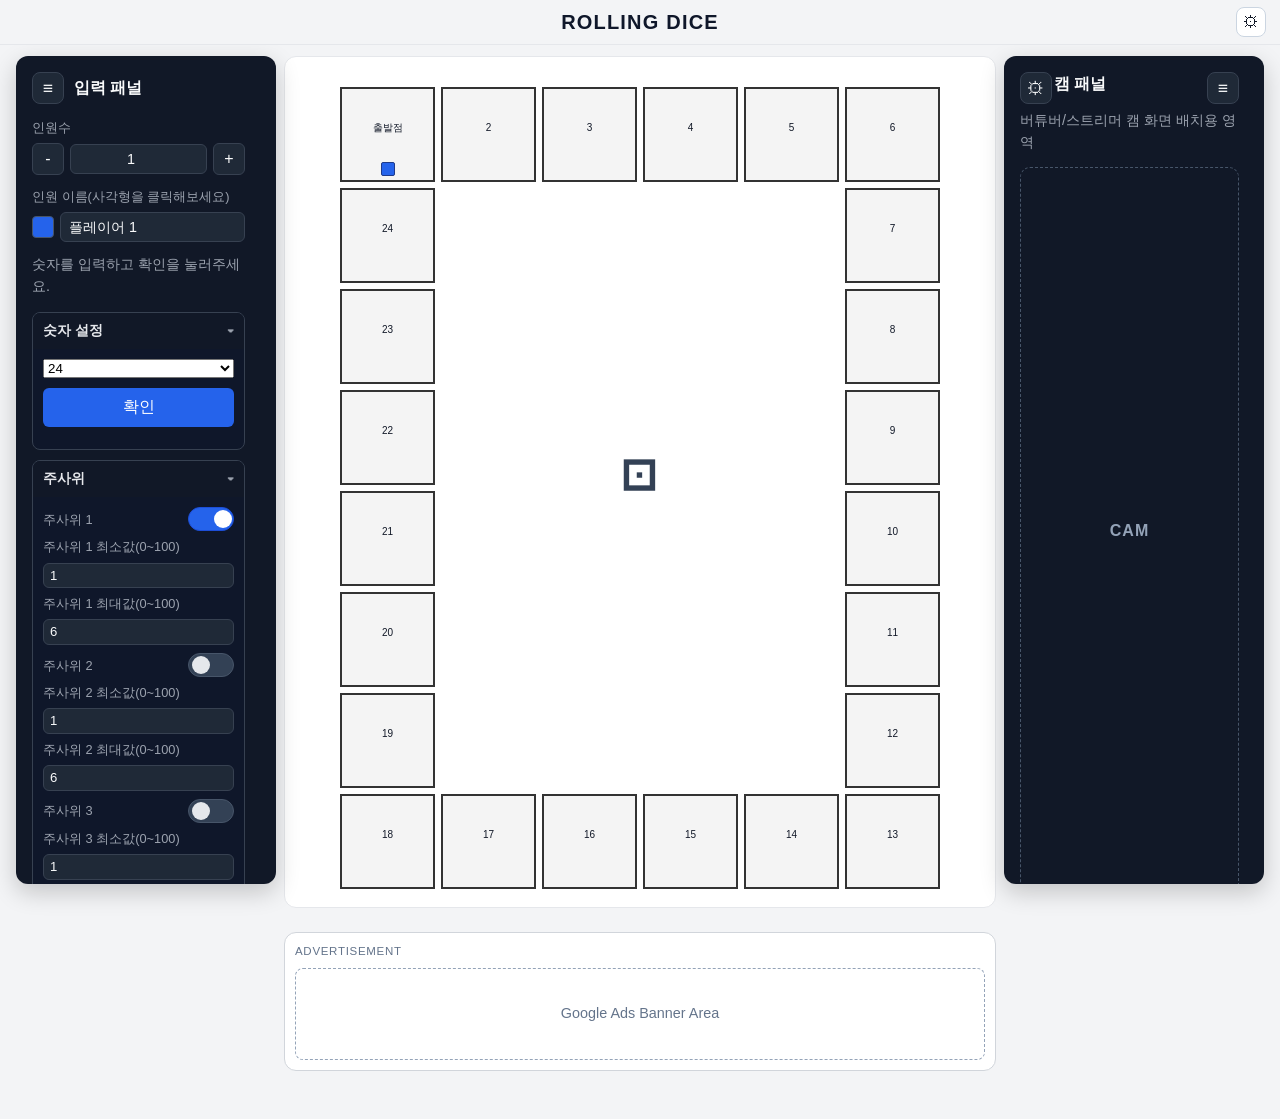
==== index.html @ cc741aea "Initial deploy: roulette board game site" ====
<!DOCTYPE html>
<html lang="ko">
<head>
  <meta charset="UTF-8" />
  <meta name="viewport" content="width=device-width, initial-scale=1.0" />
  <title>입력 숫자 확인</title>
  <link rel="stylesheet" href="style.css" />
</head>
<body>
  <header class="app-header">
    <h1 class="app-title"><a class="app-title-link" href="main.html">ROLLING DICE</a></h1>
    <button id="openPageSettingsBtn" type="button" aria-label="페이지 설정 열기">⚙</button>
  </header>
  <button id="openSidebarBtn" type="button" aria-label="사이드바 펼치기">≡</button>
  <button id="openRightSidebarBtn" type="button" aria-label="오른쪽 사이드바 펼치기">≡</button>
  <div class="layout">
    <aside class="sidebar left-sidebar">
      <div class="sidebar-top">
        <button id="toggleSidebarBtn" type="button">≡</button>
        <span class="sidebar-title">입력 패널</span>
      </div>
      <div class="player-count-control">
        <label class="style-label" for="playerCountInput">인원수</label>
        <div class="player-count-row">
          <button id="decreasePlayerBtn" type="button" aria-label="인원수 감소">-</button>
          <input id="playerCountInput" type="number" min="1" step="1" value="1" readonly />
          <button id="increasePlayerBtn" type="button" aria-label="인원수 증가">+</button>
        </div>
      </div>
      <div class="player-name-control">
        <label class="style-label">인원 이름(사각형을 클릭해보세요)</label>
        <div id="playerNameList" class="player-name-list"></div>
      </div>
      <p class="sidebar-help">숫자를 입력하고 확인을 눌러주세요.</p>

      <details class="sidebar-group" open>
        <summary class="sidebar-group-title">숫자 설정</summary>
        <div class="sidebar-group-content">
          <div class="sidebar-form">
            <div class="row">
              <select id="numberInput"></select>
              <button id="checkBtn" type="button">확인</button>
            </div>
          </div>
        </div>
      </details>

      <details class="sidebar-group" open>
        <summary class="sidebar-group-title">주사위</summary>
        <div class="sidebar-group-content">
          <div class="dice-style-form">
            <div id="diceRow1" class="dice-side-row">
              <div class="dice-toggle-row">
                <span class="style-label">주사위 1</span>
                <label class="toggle-switch">
                  <input id="dice1Enabled" type="checkbox" checked />
                  <span class="toggle-slider" aria-hidden="true"></span>
                </label>
              </div>
              <label class="style-label" for="dice1MinInput">주사위 1 최소값(0~100)</label>
              <input id="dice1MinInput" type="number" min="0" max="100" value="1" />
              <label class="style-label" for="dice1MaxInput">주사위 1 최대값(0~100)</label>
              <input id="dice1MaxInput" type="number" min="0" max="100" value="6" />
            </div>
            <div id="diceRow2" class="dice-side-row">
              <div class="dice-toggle-row">
                <span class="style-label">주사위 2</span>
                <label class="toggle-switch">
                  <input id="dice2Enabled" type="checkbox" />
                  <span class="toggle-slider" aria-hidden="true"></span>
                </label>
              </div>
              <label class="style-label" for="dice2MinInput">주사위 2 최소값(0~100)</label>
              <input id="dice2MinInput" type="number" min="0" max="100" value="1" />
              <label class="style-label" for="dice2MaxInput">주사위 2 최대값(0~100)</label>
              <input id="dice2MaxInput" type="number" min="0" max="100" value="6" />
            </div>
            <div id="diceRow3" class="dice-side-row">
              <div class="dice-toggle-row">
                <span class="style-label">주사위 3</span>
                <label class="toggle-switch">
                  <input id="dice3Enabled" type="checkbox" />
                  <span class="toggle-slider" aria-hidden="true"></span>
                </label>
              </div>
              <label class="style-label" for="dice3MinInput">주사위 3 최소값(0~100)</label>
              <input id="dice3MinInput" type="number" min="0" max="100" value="1" />
              <label class="style-label" for="dice3MaxInput">주사위 3 최대값(0~100)</label>
              <input id="dice3MaxInput" type="number" min="0" max="100" value="6" />
            </div>

            <button id="rollDiceBtn" type="button">주사위 굴리기</button>
            <div id="diceResult" class="dice-result"></div>
            <label class="style-label" for="diceTextSizeInput">결과 글자 크기</label>
            <input id="diceTextSizeInput" type="number" min="10" max="32" value="14" />
            <label class="style-label" for="diceTextColorInput">결과 글자 색</label>
            <input id="diceTextColorInput" type="color" value="#e5e7eb" />
            <label class="style-label" for="diceTextFamilyInput">결과 글꼴</label>
            <select id="diceTextFamilyInput">
              <option value="Arial, sans-serif">Arial</option>
              <option value="'Malgun Gothic', sans-serif">Malgun Gothic</option>
              <option value="'맑은 고딕', sans-serif">맑은 고딕</option>
              <option value="'Noto Sans KR', sans-serif">Noto Sans KR</option>
              <option value="'Courier New', monospace">Courier New</option>
            </select>
          </div>
        </div>
      </details>

      <details class="sidebar-group">
        <summary class="sidebar-group-title">텍스트 설정</summary>
        <div class="sidebar-group-content">
          <div class="text-style-form">
            <label class="style-label" for="fontSizeInput">글자 크기</label>
            <input id="fontSizeInput" type="number" min="8" max="24" value="10" />

            <label class="style-label" for="fontColorInput">글자 색</label>
            <input id="fontColorInput" type="color" value="#111827" />

            <label class="style-label" for="fontFamilyInput">글꼴</label>
            <select id="fontFamilyInput">
              <option value="Arial, sans-serif">Arial</option>
              <option value="'Malgun Gothic', sans-serif">Malgun Gothic</option>
              <option value="'맑은 고딕', sans-serif">맑은 고딕</option>
              <option value="'Noto Sans KR', sans-serif">Noto Sans KR</option>
              <option value="'Courier New', monospace">Courier New</option>
            </select>
          </div>
        </div>
      </details>

      <details class="sidebar-group">
        <summary class="sidebar-group-title">상자 설정</summary>
        <div class="sidebar-group-content">
          <div class="box-style-form">
            <label class="style-label" for="boxShapeInput">상자 모양</label>
            <select id="boxShapeInput">
              <option value="square">기본 상자</option>
              <option value="rounded">둥근 상자</option>
              <option value="circle">원형 상자</option>
              <option value="diamond">마름모 상자</option>
              <option value="ticket">티켓 상자</option>
              <option value="hexagon">육각형 상자</option>
            </select>

            <label class="style-label" for="boxRadiusInput">모서리 각도(px)</label>
            <input id="boxRadiusInput" type="number" min="0" max="30" value="0" />

            <label class="style-label" for="boxFillColorInput">배경색</label>
            <input id="boxFillColorInput" type="color" value="#f4f4f4" />

            <label class="style-label" for="boxBorderWidthInput">테두리 굵기(px)</label>
            <input id="boxBorderWidthInput" type="number" min="0" max="10" value="2" />

            <label class="style-label" for="boxBorderColorInput">테두리 색</label>
            <input id="boxBorderColorInput" type="color" value="#333333" />

            <label class="style-label" for="boxImageInput">상자 이미지</label>
            <input id="boxImageInput" type="file" accept="image/*" />
            <button id="clearBoxImageBtn" type="button">상자 이미지 제거</button>
          </div>
        </div>
      </details>

      <details class="sidebar-group">
        <summary class="sidebar-group-title">배경 설정</summary>
        <div class="sidebar-group-content">
          <div class="background-style-form">
            <label class="style-label" for="backgroundColorInput">배경 색</label>
            <input id="backgroundColorInput" type="color" value="#ffffff" />

            <label class="style-label" for="backgroundImageInput">배경 이미지</label>
            <input id="backgroundImageInput" type="file" accept="image/*" />
            <button id="clearBackgroundImageBtn" type="button">배경 이미지 제거</button>
          </div>
        </div>
      </details>

      <details class="sidebar-group">
        <summary class="sidebar-group-title">가운데 텍스트</summary>
        <div class="sidebar-group-content">
          <div class="center-text-form">
            <label class="style-label" for="centerTextInput">가운데 텍스트</label>
            <textarea id="centerTextInput" rows="3" placeholder="가운데에 표시할 텍스트"></textarea>
          </div>
        </div>
      </details>

      <details class="sidebar-group">
        <summary class="sidebar-group-title">목록</summary>
        <div class="sidebar-group-content">
          <div class="sidebar-list-wrap">
            <ul id="numberList" class="number-list"></ul>
          </div>
        </div>
      </details>

      <div class="reset-settings-wrap">
        <button id="resetAllSettingsBtn" type="button">설정 초기화</button>
      </div>
    </aside>

    <aside class="sidebar right-sidebar">
      <div class="sidebar-top">
        <button id="openCamSettingsBtn" type="button" aria-label="캠 패널 설정 열기">⚙</button>
        <button id="toggleRightSidebarBtn" type="button" aria-label="오른쪽 사이드바 접기">≡</button>
        <span id="camPanelTitle" class="sidebar-title">캠 패널</span>
      </div>
      <p id="camPanelHelp" class="sidebar-help">버튜버/스트리머 캠 화면 배치용 영역</p>
      <div id="cameraSlot" class="camera-slot">
        <div id="cameraSlotLabel" class="camera-slot-label">CAM</div>
      </div>
      <button id="resetGameBtn" type="button" class="reset-game-btn">게임 초기화</button>
    </aside>

    <main class="content">
      <div id="boxContainer"></div>
      <div id="centerTextOverlay" class="center-text-overlay">
        <div id="centerDiceOverlay" class="center-dice-overlay" aria-hidden="true"></div>
        <div id="centerDiceResult" class="center-dice-result" aria-live="polite"></div>
        <div id="centerTextDisplay" class="center-text-display"></div>
      </div>
    </main>
  </div>

  <footer class="app-footer">
    <div class="ad-banner-wrap">
      <div class="ad-banner-label">ADVERTISEMENT</div>
      <!-- Google AdSense 배너 자리 -->
      
      <script async src="https://pagead2.googlesyndication.com/pagead/js/adsbygoogle.js?client=ca-pub-6275594997985179"
              crossorigin="anonymous"></script>
      <ins class="adsbygoogle"
           style="display:block"
           data-ad-client="ca-pub-6275594997985179"
           data-ad-slot="8625515571"
           data-ad-format="auto"
           data-full-width-responsive="true"></ins>
      <script>
           (adsbygoogle = window.adsbygoogle || []).push({});
      </script>
      
      <div class="ad-banner-placeholder">Google Ads Banner Area</div>
    </div>
  </footer>

  <div id="roleModal" class="role-modal" role="dialog" aria-modal="true" aria-hidden="true">
    <div class="role-modal-backdrop" data-close="1"></div>
    <div class="role-modal-content">
        <div class="role-modal-header">
        <div class="role-modal-title">특수칸 지정</div>
        <button id="roleModalCloseBtn" type="button" class="role-modal-close" aria-label="닫기">
          ×
        </button>
      </div>

      <div class="role-modal-body">
        <label class="style-label" for="roleSelect">특수칸</label>
        <select id="roleSelect"></select>
        <label class="style-label" for="roleNInput">n</label>
        <input id="roleNInput" type="number" min="1" max="120" value="3" />

        <div class="role-modal-effect">
          <div class="style-label">효과</div>
          <div id="roleEffectText" class="role-effect-text">선택해주세요.</div>
        </div>
      </div>

      <div class="role-modal-actions">
        <button id="roleClearBtn" type="button" class="role-clear-btn">특수칸 해제</button>
        <button id="roleApplyBtn" type="button" class="role-apply-btn">적용</button>
      </div>
    </div>
  </div>

  <div id="camModal" class="role-modal" role="dialog" aria-modal="true" aria-hidden="true">
    <div class="role-modal-backdrop" data-close-cam="1"></div>
    <div class="role-modal-content">
      <div class="role-modal-header">
        <div class="role-modal-title">캠 패널 설정</div>
        <button id="camModalCloseBtn" type="button" class="role-modal-close" aria-label="닫기">×</button>
      </div>
      <div class="role-modal-body">
        <div class="cam-panel-form">
          <label class="style-label" for="camPanelTitleInput">패널 제목</label>
          <input id="camPanelTitleInput" type="text" value="캠 패널" />

          <label class="style-label" for="camPanelHelpInput">패널 설명</label>
          <input id="camPanelHelpInput" type="text" value="버튜버/스트리머 캠 화면 배치용 영역" />

          <label class="style-label" for="camPanelLabelInput">CAM 텍스트</label>
          <input id="camPanelLabelInput" type="text" value="CAM" />

          <label class="style-label" for="camSidebarBgColorInput">사이드바 배경색</label>
          <input id="camSidebarBgColorInput" type="color" value="#111827" />
          <label class="style-label" for="camSidebarImageInput">사이드바 배경 이미지</label>
          <input id="camSidebarImageInput" type="file" accept="image/*" />
          <button id="clearCamSidebarImageBtn" type="button">사이드바 이미지 제거</button>

          <label class="style-label" for="camSlotBgColorInput">CAM 영역 배경색</label>
          <input id="camSlotBgColorInput" type="color" value="#111827" />
          <label class="style-label" for="camSlotImageInput">CAM 영역 배경 이미지</label>
          <input id="camSlotImageInput" type="file" accept="image/*" />
          <button id="clearCamSlotImageBtn" type="button">CAM 이미지 제거</button>
        </div>
      </div>
    </div>
  </div>

  <div id="tokenModal" class="role-modal" role="dialog" aria-modal="true" aria-hidden="true">
    <div class="role-modal-backdrop" data-close-token="1"></div>
    <div class="role-modal-content">
      <div class="role-modal-header">
        <div class="role-modal-title">말 설정</div>
        <button id="tokenModalCloseBtn" type="button" class="role-modal-close" aria-label="닫기">×</button>
      </div>
      <div class="role-modal-body">
        <label class="style-label" for="tokenColorInput">말 색</label>
        <input id="tokenColorInput" type="color" value="#2563eb" />

        <label class="style-label" for="tokenSizeInput">말 크기(px)</label>
        <input id="tokenSizeInput" type="number" min="8" max="48" value="14" />

        <label class="style-label" for="tokenImageInput">말 이미지</label>
        <input id="tokenImageInput" type="file" accept="image/*" />
        <button id="clearTokenImageBtn" type="button">이미지 제거</button>
      </div>
    </div>
  </div>

  <div id="planeMoveModal" class="role-modal" role="dialog" aria-modal="true" aria-hidden="true">
    <div class="role-modal-backdrop" data-close-plane="1"></div>
    <div class="role-modal-content">
      <div class="role-modal-header">
        <div class="role-modal-title">비행기 이동</div>
        <button id="planeMoveModalCloseBtn" type="button" class="role-modal-close" aria-label="닫기">×</button>
      </div>
      <div class="role-modal-body">
        <label class="style-label" for="planeDestinationSelect">이동할 칸 선택</label>
        <select id="planeDestinationSelect"></select>
      </div>
      <div class="role-modal-actions">
        <button id="planeMoveApplyBtn" type="button" class="role-apply-btn">이동 적용</button>
      </div>
    </div>
  </div>

  <div id="pageSettingsModal" class="role-modal" role="dialog" aria-modal="true" aria-hidden="true">
    <div class="role-modal-backdrop" data-close-page="1"></div>
    <div class="role-modal-content">
      <div class="role-modal-header">
        <div class="role-modal-title">페이지 설정</div>
        <button id="pageSettingsModalCloseBtn" type="button" class="role-modal-close" aria-label="닫기">×</button>
      </div>
      <div class="role-modal-body">
        <label class="style-label" for="pageBgColorInput">페이지 배경색</label>
        <input id="pageBgColorInput" type="color" value="#f3f4f6" />
        <label class="style-label" for="pageBgImageInput">페이지 배경 이미지</label>
        <input id="pageBgImageInput" type="file" accept="image/*" />
        <button id="clearPageBgImageBtn" type="button">페이지 배경 이미지 제거</button>
      </div>
    </div>
  </div>

  <script>
    const numberInput = document.getElementById("numberInput");
    const checkBtn = document.getElementById("checkBtn");
    const toggleSidebarBtn = document.getElementById("toggleSidebarBtn");
    const openSidebarBtn = document.getElementById("openSidebarBtn");
    const openRightSidebarBtn = document.getElementById("openRightSidebarBtn");
    const openCamSettingsBtn = document.getElementById("openCamSettingsBtn");
    const openPageSettingsBtn = document.getElementById("openPageSettingsBtn");
    const toggleRightSidebarBtn = document.getElementById("toggleRightSidebarBtn");
    const resetGameBtn = document.getElementById("resetGameBtn");
    const resetAllSettingsBtn = document.getElementById("resetAllSettingsBtn");
    const decreasePlayerBtn = document.getElementById("decreasePlayerBtn");
    const increasePlayerBtn = document.getElementById("increasePlayerBtn");
    const playerCountInput = document.getElementById("playerCountInput");
    const playerNameList = document.getElementById("playerNameList");
    const numberList = document.getElementById("numberList");
    const boxContainer = document.getElementById("boxContainer");
    const fontSizeInput = document.getElementById("fontSizeInput");
    const fontColorInput = document.getElementById("fontColorInput");
    const fontFamilyInput = document.getElementById("fontFamilyInput");
    const boxShapeInput = document.getElementById("boxShapeInput");
    const boxRadiusInput = document.getElementById("boxRadiusInput");
    const boxFillColorInput = document.getElementById("boxFillColorInput");
    const boxBorderWidthInput = document.getElementById("boxBorderWidthInput");
    const boxBorderColorInput = document.getElementById("boxBorderColorInput");
    const boxImageInput = document.getElementById("boxImageInput");
    const clearBoxImageBtn = document.getElementById("clearBoxImageBtn");
    const backgroundColorInput = document.getElementById("backgroundColorInput");
    const backgroundImageInput = document.getElementById("backgroundImageInput");
    const clearBackgroundImageBtn = document.getElementById("clearBackgroundImageBtn");
    const centerTextInput = document.getElementById("centerTextInput");
    const centerTextOverlay = document.getElementById("centerTextOverlay");
    const centerDiceOverlay = document.getElementById("centerDiceOverlay");
    const centerDiceResult = document.getElementById("centerDiceResult");
    const centerTextDisplay = document.getElementById("centerTextDisplay");
    const camPanelTitleInput = document.getElementById("camPanelTitleInput");
    const camPanelHelpInput = document.getElementById("camPanelHelpInput");
    const camPanelLabelInput = document.getElementById("camPanelLabelInput");
    const camSidebarBgColorInput = document.getElementById("camSidebarBgColorInput");
    const camSidebarImageInput = document.getElementById("camSidebarImageInput");
    const clearCamSidebarImageBtn = document.getElementById("clearCamSidebarImageBtn");
    const camSlotBgColorInput = document.getElementById("camSlotBgColorInput");
    const camSlotImageInput = document.getElementById("camSlotImageInput");
    const clearCamSlotImageBtn = document.getElementById("clearCamSlotImageBtn");
    const camPanelTitle = document.getElementById("camPanelTitle");
    const camPanelHelp = document.getElementById("camPanelHelp");
    const cameraSlot = document.getElementById("cameraSlot");
    const cameraSlotLabel = document.getElementById("cameraSlotLabel");
    const content = document.querySelector(".content");
    const dice1Enabled = document.getElementById("dice1Enabled");
    const dice2Enabled = document.getElementById("dice2Enabled");
    const dice3Enabled = document.getElementById("dice3Enabled");
    const dice1MinInput = document.getElementById("dice1MinInput");
    const dice1MaxInput = document.getElementById("dice1MaxInput");
    const dice2MinInput = document.getElementById("dice2MinInput");
    const dice2MaxInput = document.getElementById("dice2MaxInput");
    const dice3MinInput = document.getElementById("dice3MinInput");
    const dice3MaxInput = document.getElementById("dice3MaxInput");
    const rollDiceBtn = document.getElementById("rollDiceBtn");
    const diceResult = document.getElementById("diceResult");
    const diceTextSizeInput = document.getElementById("diceTextSizeInput");
    const diceTextColorInput = document.getElementById("diceTextColorInput");
    const diceTextFamilyInput = document.getElementById("diceTextFamilyInput");

    const roleModal = document.getElementById("roleModal");
    const roleSelect = document.getElementById("roleSelect");
    const roleNInput = document.getElementById("roleNInput");
    const roleEffectText = document.getElementById("roleEffectText");
    const roleApplyBtn = document.getElementById("roleApplyBtn");
    const roleClearBtn = document.getElementById("roleClearBtn");
    const roleModalCloseBtn = document.getElementById("roleModalCloseBtn");
    const camModal = document.getElementById("camModal");
    const camModalCloseBtn = document.getElementById("camModalCloseBtn");
    const tokenModal = document.getElementById("tokenModal");
    const tokenModalCloseBtn = document.getElementById("tokenModalCloseBtn");
    const tokenColorInput = document.getElementById("tokenColorInput");
    const tokenSizeInput = document.getElementById("tokenSizeInput");
    const tokenImageInput = document.getElementById("tokenImageInput");
    const clearTokenImageBtn = document.getElementById("clearTokenImageBtn");
    const planeMoveModal = document.getElementById("planeMoveModal");
    const planeMoveModalCloseBtn = document.getElementById("planeMoveModalCloseBtn");
    const planeDestinationSelect = document.getElementById("planeDestinationSelect");
    const planeMoveApplyBtn = document.getElementById("planeMoveApplyBtn");
    const pageSettingsModal = document.getElementById("pageSettingsModal");
    const pageSettingsModalCloseBtn = document.getElementById("pageSettingsModalCloseBtn");
    const pageBgColorInput = document.getElementById("pageBgColorInput");
    const pageBgImageInput = document.getElementById("pageBgImageInput");
    const clearPageBgImageBtn = document.getElementById("clearPageBgImageBtn");

    let lastRenderedTotal = null;
    let listLabels = [];
    let itemStyles = [];
    let roleTexts = [];
    let roleNValues = [];
    let startBoxIndex = null;
    let boxImageUrl = "";
    let backgroundImageUrl = "";
    let pageBackgroundImageUrl = "";
    let camSidebarImageUrl = "";
    let camSlotImageUrl = "";
    let playerNames = ["플레이어 1"];
    let playerTokenStyles = [{ color: "#2563eb", size: 14, imageUrl: "" }];
    let playerPositions = [0];
    let currentPlayerIndex = 0;
    let directionSign = 1; // 1: 시계방향, -1: 반시계방향
    let playerJailTurns = [0];
    let tokenModalPlayerIndex = null;
    let pendingPlaneDecision = null;
    let isRestoringState = false;
    let persistTimer = null;

    const STORAGE_KEY = "rollingDiceGameStateV1";
    const BACKGROUND_IMAGE_STORAGE_KEY = "rollingDiceBackgroundImageV1";
    const PLAYER_TOKEN_IMAGES_STORAGE_KEY = "rollingDicePlayerTokenImagesV1";
    const CAM_PANEL_IMAGES_STORAGE_KEY = "rollingDiceCamPanelImagesV1";
    const PAGE_BACKGROUND_IMAGE_STORAGE_KEY = "rollingDicePageBackgroundImageV1";

    const ROLE_DEFS = [
      {
        id: "start",
        name: "시작",
        effect: "모노폴리 시작 칸으로 취급됩니다. (게임 규칙 연결 예정)"
      },
      {
        id: "forwardN",
        name: "앞으로 n칸",
        effect: "앞으로 n칸 이동합니다. (n 값은 추후 구현)"
      },
      {
        id: "backwardN",
        name: "뒤로 n칸",
        effect: "뒤로 n칸 이동합니다. (n 값은 추후 구현)"
      },
      {
        id: "reverseDirection",
        name: "진행 방향 반전",
        effect: "현재 진행 방향을 반대로 바꿉니다. (게임 규칙 연결 예정)"
      },
      {
        id: "jail",
        name: "감옥",
        effect: "감옥 상태가 됩니다. (감옥 규칙 연결 예정)"
      },
      {
        id: "goToJail",
        name: "감옥 가기",
        effect: "즉시 감옥 칸으로 이동합니다. (게임 규칙 연결 예정)"
      },
      {
        id: "plane",
        name: "비행기",
        effect: "비행기 칸입니다. (목적지/연결 규칙 추후 구현)"
      },
      {
        id: "goToPlane",
        name: "비행기 가기",
        effect: "비행기 목적지 칸으로 이동합니다. (게임 규칙 연결 예정)"
      }
    ];

    function fileToDataUrl(file) {
      return new Promise((resolve, reject) => {
        const reader = new FileReader();
        reader.onload = () => resolve(String(reader.result || ""));
        reader.onerror = reject;
        reader.readAsDataURL(file);
      });
    }

    function resizeImageDataUrl(dataUrl, maxSide = 1600) {
      return new Promise((resolve) => {
        const img = new Image();
        img.onload = () => {
          const width = img.width || 0;
          const height = img.height || 0;
          if (width <= maxSide && height <= maxSide) {
            resolve(dataUrl);
            return;
          }

          const ratio = Math.min(maxSide / width, maxSide / height);
          const targetW = Math.max(1, Math.round(width * ratio));
          const targetH = Math.max(1, Math.round(height * ratio));
          const canvas = document.createElement("canvas");
          canvas.width = targetW;
          canvas.height = targetH;
          const ctx = canvas.getContext("2d");
          if (!ctx) {
            resolve(dataUrl);
            return;
          }

          ctx.drawImage(img, 0, 0, targetW, targetH);
          const resized = canvas.toDataURL("image/jpeg", 0.82);
          resolve(resized || dataUrl);
        };
        img.onerror = () => resolve(dataUrl);
        img.src = dataUrl;
      });
    }

    function persistBackgroundImageNow() {
      try {
        localStorage.setItem(BACKGROUND_IMAGE_STORAGE_KEY, backgroundImageUrl || "");
      } catch (error) {
        console.warn("배경 이미지 저장 실패", error);
      }
    }

    function persistPlayerTokenImagesNow() {
      try {
        const images = playerTokenStyles.map((style) => String(style?.imageUrl || ""));
        localStorage.setItem(PLAYER_TOKEN_IMAGES_STORAGE_KEY, JSON.stringify(images));
      } catch (error) {
        console.warn("말 이미지 저장 실패", error);
      }
    }

    function persistCamPanelImagesNow() {
      try {
        const payload = {
          sidebarImageUrl: camSidebarImageUrl || "",
          slotImageUrl: camSlotImageUrl || ""
        };
        localStorage.setItem(CAM_PANEL_IMAGES_STORAGE_KEY, JSON.stringify(payload));
      } catch (error) {
        console.warn("캠 패널 이미지 저장 실패", error);
      }
    }

    function persistPageBackgroundImageNow() {
      try {
        localStorage.setItem(PAGE_BACKGROUND_IMAGE_STORAGE_KEY, pageBackgroundImageUrl || "");
      } catch (error) {
        console.warn("페이지 배경 이미지 저장 실패", error);
      }
    }

    function buildPersistedState() {
      return {
        numberInput: numberInput.value,
        playerCount: playerCountInput.value,
        playerNames,
        playerTokenStyles,
        playerPositions,
        currentPlayerIndex,
        directionSign,
        playerJailTurns,
        lastRenderedTotal,
        listLabels,
        itemStyles,
        roleTexts,
        roleNValues,
        startBoxIndex,
        dice: {
          enabled: [dice1Enabled.checked, dice2Enabled.checked, dice3Enabled.checked],
          min: [dice1MinInput.value, dice2MinInput.value, dice3MinInput.value],
          max: [dice1MaxInput.value, dice2MaxInput.value, dice3MaxInput.value],
          result: diceResult.textContent || "",
          centerResult: centerDiceResult.textContent || ""
        },
        diceTextStyle: {
          size: diceTextSizeInput.value,
          color: diceTextColorInput.value,
          family: diceTextFamilyInput.value
        },
        textStyle: {
          size: fontSizeInput.value,
          color: fontColorInput.value,
          family: fontFamilyInput.value
        },
        boxStyle: {
          shape: boxShapeInput.value,
          radius: boxRadiusInput.value,
          fill: boxFillColorInput.value,
          borderWidth: boxBorderWidthInput.value,
          borderColor: boxBorderColorInput.value,
          imageUrl: boxImageUrl
        },
        background: {
          color: backgroundColorInput.value,
          imageUrl: backgroundImageUrl
        },
        centerText: centerTextInput.value,
        camPanel: {
          title: camPanelTitleInput.value,
          help: camPanelHelpInput.value,
          label: camPanelLabelInput.value,
          sidebarBgColor: camSidebarBgColorInput.value,
          sidebarImageUrl: camSidebarImageUrl,
          slotBgColor: camSlotBgColorInput.value,
          slotImageUrl: camSlotImageUrl
        },
        pageBackground: {
          color: pageBgColorInput.value,
          imageUrl: pageBackgroundImageUrl
        }
      };
    }

    function persistStateNow() {
      if (isRestoringState) return;
      try {
        localStorage.setItem(STORAGE_KEY, JSON.stringify(buildPersistedState()));
      } catch (error) {
        // 전체 상태 저장이 실패해도 배경 이미지는 별도 키에 저장 시도
        persistBackgroundImageNow();
        persistPlayerTokenImagesNow();
        persistCamPanelImagesNow();
        persistPageBackgroundImageNow();
        console.warn("전체 상태 저장 실패", error);
      }
    }

    function schedulePersistState() {
      if (isRestoringState) return;
      if (persistTimer) {
        clearTimeout(persistTimer);
      }
      persistTimer = setTimeout(() => {
        persistStateNow();
      }, 120);
    }

    function restoreStateFromStorage() {
      const raw = localStorage.getItem(STORAGE_KEY);
      if (!raw) return;

      let saved = null;
      try {
        saved = JSON.parse(raw);
      } catch {
        return;
      }
      if (!saved || typeof saved !== "object") return;

      isRestoringState = true;
      try {
        if (saved.numberInput) numberInput.value = String(saved.numberInput);
        if (saved.playerCount) playerCountInput.value = String(saved.playerCount);
        if (Array.isArray(saved.playerNames)) playerNames = saved.playerNames.slice();
        if (Array.isArray(saved.playerTokenStyles)) playerTokenStyles = saved.playerTokenStyles.slice();
        const standaloneTokenImagesRaw = localStorage.getItem(PLAYER_TOKEN_IMAGES_STORAGE_KEY);
        if (standaloneTokenImagesRaw) {
          try {
            const standaloneTokenImages = JSON.parse(standaloneTokenImagesRaw);
            if (Array.isArray(standaloneTokenImages)) {
              for (let i = 0; i < standaloneTokenImages.length; i += 1) {
                const imageUrl = String(standaloneTokenImages[i] || "");
                if (!playerTokenStyles[i]) {
                  playerTokenStyles[i] = { color: "#2563eb", size: 14, imageUrl: "" };
                }
                if (imageUrl) {
                  playerTokenStyles[i].imageUrl = imageUrl;
                }
              }
            }
          } catch {
            // ignore parse error
          }
        }
        if (Array.isArray(saved.playerPositions)) playerPositions = saved.playerPositions.slice();
        if (typeof saved.currentPlayerIndex === "number") currentPlayerIndex = Math.max(0, saved.currentPlayerIndex);
        if (typeof saved.directionSign === "number") directionSign = saved.directionSign === -1 ? -1 : 1;
        if (Array.isArray(saved.playerJailTurns)) playerJailTurns = saved.playerJailTurns.slice();

        if (Array.isArray(saved.listLabels)) listLabels = saved.listLabels.slice();
        if (Array.isArray(saved.itemStyles)) itemStyles = saved.itemStyles.slice();
        if (Array.isArray(saved.roleTexts)) roleTexts = saved.roleTexts.slice();
        if (Array.isArray(saved.roleNValues)) roleNValues = saved.roleNValues.slice();
        if (typeof saved.startBoxIndex === "number" || saved.startBoxIndex === null) startBoxIndex = saved.startBoxIndex;

        if (saved.textStyle) {
          fontSizeInput.value = String(saved.textStyle.size ?? fontSizeInput.value);
          fontColorInput.value = String(saved.textStyle.color ?? fontColorInput.value);
          fontFamilyInput.value = String(saved.textStyle.family ?? fontFamilyInput.value);
        }
        if (saved.boxStyle) {
          boxShapeInput.value = String(saved.boxStyle.shape ?? boxShapeInput.value);
          boxRadiusInput.value = String(saved.boxStyle.radius ?? boxRadiusInput.value);
          boxFillColorInput.value = String(saved.boxStyle.fill ?? boxFillColorInput.value);
          boxBorderWidthInput.value = String(saved.boxStyle.borderWidth ?? boxBorderWidthInput.value);
          boxBorderColorInput.value = String(saved.boxStyle.borderColor ?? boxBorderColorInput.value);
          boxImageUrl = String(saved.boxStyle.imageUrl ?? "");
        }
        if (saved.background) {
          backgroundColorInput.value = String(saved.background.color ?? backgroundColorInput.value);
          backgroundImageUrl = String(saved.background.imageUrl ?? "");
        }
        if (saved.pageBackground) {
          pageBgColorInput.value = String(saved.pageBackground.color ?? pageBgColorInput.value);
          pageBackgroundImageUrl = String(saved.pageBackground.imageUrl ?? "");
        }
        const standaloneBackground = localStorage.getItem(BACKGROUND_IMAGE_STORAGE_KEY);
        if (standaloneBackground !== null) {
          backgroundImageUrl = standaloneBackground;
        }
        const standalonePageBackground = localStorage.getItem(PAGE_BACKGROUND_IMAGE_STORAGE_KEY);
        if (standalonePageBackground !== null) {
          pageBackgroundImageUrl = standalonePageBackground;
        }
        if (typeof saved.centerText === "string") {
          centerTextInput.value = saved.centerText;
        }
        if (saved.camPanel) {
          camPanelTitleInput.value = String(saved.camPanel.title ?? camPanelTitleInput.value);
          camPanelHelpInput.value = String(saved.camPanel.help ?? camPanelHelpInput.value);
          camPanelLabelInput.value = String(saved.camPanel.label ?? camPanelLabelInput.value);
          camSidebarBgColorInput.value = String(saved.camPanel.sidebarBgColor ?? saved.camPanel.bgColor ?? camSidebarBgColorInput.value);
          camSlotBgColorInput.value = String(saved.camPanel.slotBgColor ?? saved.camPanel.bgColor ?? camSlotBgColorInput.value);
          camSidebarImageUrl = String(saved.camPanel.sidebarImageUrl ?? "");
          camSlotImageUrl = String(saved.camPanel.slotImageUrl ?? saved.camPanel.imageUrl ?? "");
        }
        const standaloneCamImagesRaw = localStorage.getItem(CAM_PANEL_IMAGES_STORAGE_KEY);
        if (standaloneCamImagesRaw) {
          try {
            const standaloneCamImages = JSON.parse(standaloneCamImagesRaw);
            camSidebarImageUrl = String(standaloneCamImages?.sidebarImageUrl || camSidebarImageUrl || "");
            camSlotImageUrl = String(standaloneCamImages?.slotImageUrl || camSlotImageUrl || "");
          } catch {
            // ignore parse error
          }
        }
        if (saved.dice) {
          const enabled = saved.dice.enabled || [];
          const min = saved.dice.min || [];
          const max = saved.dice.max || [];
          dice1Enabled.checked = Boolean(enabled[0]);
          dice2Enabled.checked = Boolean(enabled[1]);
          dice3Enabled.checked = Boolean(enabled[2]);
          if (min[0] !== undefined) dice1MinInput.value = String(min[0]);
          if (min[1] !== undefined) dice2MinInput.value = String(min[1]);
          if (min[2] !== undefined) dice3MinInput.value = String(min[2]);
          if (max[0] !== undefined) dice1MaxInput.value = String(max[0]);
          if (max[1] !== undefined) dice2MaxInput.value = String(max[1]);
          if (max[2] !== undefined) dice3MaxInput.value = String(max[2]);
          diceResult.textContent = String(saved.dice.result || "");
          centerDiceResult.textContent = String(saved.dice.centerResult || "");
        }
        if (saved.diceTextStyle) {
          diceTextSizeInput.value = String(saved.diceTextStyle.size ?? diceTextSizeInput.value);
          diceTextColorInput.value = String(saved.diceTextStyle.color ?? diceTextColorInput.value);
          diceTextFamilyInput.value = String(saved.diceTextStyle.family ?? diceTextFamilyInput.value);
        }

        // 인원/리스트/보드 재구성
        renderPlayerNameList();
        const parsed = Number(numberInput.value);
        if (parsed >= 6 && parsed % 6 === 0) {
          lastRenderedTotal = parsed;
        }
        if (lastRenderedTotal !== null) {
          if (!Array.isArray(listLabels) || listLabels.length !== lastRenderedTotal) {
            listLabels = Array.from({ length: lastRenderedTotal }, (_, index) => getListLabel(index + 1));
          }
          if (!Array.isArray(itemStyles) || itemStyles.length !== lastRenderedTotal) {
            itemStyles = Array.from({ length: lastRenderedTotal }, () => ({}));
          }
          if (!Array.isArray(roleTexts) || roleTexts.length !== lastRenderedTotal) {
            roleTexts = Array.from({ length: lastRenderedTotal }, () => "");
          }
          if (!Array.isArray(roleNValues) || roleNValues.length !== lastRenderedTotal) {
            roleNValues = Array.from({ length: lastRenderedTotal }, () => 3);
          }
          renderList(lastRenderedTotal);
          renderBoard(lastRenderedTotal);
        }

        applyTextStyle();
        applyBackgroundStyle();
        applyCenterText();
        applyCamPanelStyle();
        applyPageBackgroundStyle();
        syncDiceEnabledUI();
        applyDiceResultStyle();
      } finally {
        isRestoringState = false;
      }
    }

    function normalizeRoleId(roleValue) {
      if (!roleValue) return "";
      if (roleValue === "시작") return "start";
      return roleValue;
    }

    function getRoleName(roleId) {
      const normalized = normalizeRoleId(roleId);
      const found = ROLE_DEFS.find((r) => r.id === normalized);
      return found ? found.name : normalized;
    }

    function getRoleEffect(roleId) {
      const normalized = normalizeRoleId(roleId);
      const found = ROLE_DEFS.find((r) => r.id === normalized);
      return found ? found.effect : "";
    }

    function getSpecialTileLabel(index) {
      const roleId = roleTexts[index];
      if (!roleId) return "";
      const normalized = normalizeRoleId(roleId);
      const n = roleNValues[index] ?? 3;

      if (normalized === "forwardN") return `앞으로 ${n}칸`;
      if (normalized === "backwardN") return `뒤로 ${n}칸`;

      const found = ROLE_DEFS.find((r) => r.id === normalized);
      return found ? found.name : normalized;
    }

    function getSpecialTileStatusText(index) {
      if (startBoxIndex === index) {
        return "현재 특수칸: 시작";
      }

      const label = getSpecialTileLabel(index);
      return label ? `현재 특수칸: ${label}` : "현재 특수칸: 없음";
    }

    function hasSpecialTile(index) {
      return startBoxIndex === index || Boolean(normalizeRoleId(roleTexts[index]));
    }

    function getDisplayTileLabel(index) {
      if (startBoxIndex === index) {
        return "출발점";
      }
      const specialLabel = getSpecialTileLabel(index);
      if (specialLabel) {
        return specialLabel;
      }
      return listLabels[index] ?? getListLabel(index + 1);
    }

    function syncRoleNInputUI(loadStoredValue = false) {
      const roleId = roleSelect.value;
      const needN = roleId === "forwardN" || roleId === "backwardN";
      roleNInput.disabled = !needN;
      if (loadStoredValue && needN && roleModalIndex !== null) {
        roleNInput.value = String(roleNValues[roleModalIndex] ?? 3);
      }
    }

    let roleModalIndex = null;

    function updateRoleEffectText() {
      syncRoleNInputUI();

      const roleId = roleSelect.value;
      const n = Math.min(120, Math.max(1, Number(roleNInput.value) || 1));

      if (!roleId) {
        roleEffectText.textContent = "해제 상태입니다.";
        return;
      }

      if (roleId === "forwardN") {
        roleEffectText.textContent = `앞으로 ${n}칸 이동합니다.`;
        return;
      }

      if (roleId === "backwardN") {
        roleEffectText.textContent = `뒤로 ${n}칸 이동합니다.`;
        return;
      }

      roleEffectText.textContent = getRoleEffect(roleId);
    }

    function closeRoleModal() {
      roleModalIndex = null;
      roleModal.setAttribute("aria-hidden", "true");
    }

    function openRoleModal(index) {
      roleModalIndex = index;

      // roleSelect 옵션 구성
      roleSelect.innerHTML = "";

      const noneOption = document.createElement("option");
      noneOption.value = "";
      noneOption.textContent = "해제(없음)";
      roleSelect.appendChild(noneOption);

      const startOption = document.createElement("option");
      startOption.value = "start";
      startOption.textContent = "시작";
      if (startBoxIndex !== null && startBoxIndex !== index) {
        startOption.disabled = true;
      }
      roleSelect.appendChild(startOption);

      ROLE_DEFS.filter((r) => r.id !== "start").forEach((r) => {
        const opt = document.createElement("option");
        opt.value = r.id;
        opt.textContent = r.name;
        roleSelect.appendChild(opt);
      });

      // 현재 선택 반영
      const currentId = startBoxIndex === index ? "start" : normalizeRoleId(roleTexts[index]);
      roleSelect.value = currentId || "";

      syncRoleNInputUI(true);
      updateRoleEffectText();

      roleModal.setAttribute("aria-hidden", "false");
    }

    function applyRoleFromModal() {
      if (roleModalIndex === null) return;

      const selected = roleSelect.value; // '' | 'start' | other

      if (selected === "") {
        // 해제
        if (startBoxIndex === roleModalIndex) {
          startBoxIndex = null;
        }
        roleTexts[roleModalIndex] = "";
        roleNValues[roleModalIndex] = 3;
      } else if (selected === "start") {
        // 시작은 전체에 1개만 존재하며, 다른 칸의 시작은 건드리지 못합니다.
        if (startBoxIndex !== null && startBoxIndex !== roleModalIndex) {
          return;
        }
        startBoxIndex = roleModalIndex;
        roleTexts[roleModalIndex] = "start";
        roleNValues[roleModalIndex] = 3;
      } else {
        // 일반 특수칸 이벤트
        if (startBoxIndex === roleModalIndex) {
          startBoxIndex = null;
        }
        roleTexts[roleModalIndex] = selected;

        if (selected === "forwardN" || selected === "backwardN") {
          const n = Math.min(120, Math.max(1, Number(roleNInput.value) || 1));
          roleNValues[roleModalIndex] = n;
        } else {
          roleNValues[roleModalIndex] = 3;
        }
      }

      closeRoleModal();
      if (lastRenderedTotal !== null) {
        renderList(lastRenderedTotal);
        renderBoard(lastRenderedTotal);
      }
      schedulePersistState();
    }

    function getListLabel(index) {
      return String(index);
    }

    function initNumberOptions() {
      numberInput.innerHTML = "";
      for (let value = 6; value <= 120; value += 6) {
        const option = document.createElement("option");
        option.value = String(value);
        option.textContent = String(value);
        numberInput.appendChild(option);
      }
      numberInput.value = "24";
    }

    function syncDiceEnabledUI() {
      enforceDiceRangeValues();
      dice1MinInput.disabled = !dice1Enabled.checked;
      dice1MaxInput.disabled = !dice1Enabled.checked;
      dice2MinInput.disabled = !dice2Enabled.checked;
      dice2MaxInput.disabled = !dice2Enabled.checked;
      dice3MinInput.disabled = !dice3Enabled.checked;
      dice3MaxInput.disabled = !dice3Enabled.checked;

      syncCenterDiceIcons();
    }

    function applyDiceResultStyle() {
      const size = Math.min(32, Math.max(10, Number(diceTextSizeInput.value) || 14));
      diceTextSizeInput.value = String(size);
      const color = diceTextColorInput.value || "#e5e7eb";
      const family = diceTextFamilyInput.value || "Arial, sans-serif";

      diceResult.style.fontSize = `${size}px`;
      diceResult.style.color = color;
      diceResult.style.fontFamily = family;

      centerDiceResult.style.fontSize = `${size}px`;
      centerDiceResult.style.color = color;
      centerDiceResult.style.fontFamily = family;
    }

    function enforceDiceRangeValues() {
      const pairs = [
        [dice1MinInput, dice1MaxInput],
        [dice2MinInput, dice2MaxInput],
        [dice3MinInput, dice3MaxInput]
      ];

      pairs.forEach(([minInput, maxInput]) => {
        const min = Math.min(100, Math.max(0, Number(minInput.value) || 0));
        const max = Math.min(100, Math.max(0, Number(maxInput.value) || 0));
        minInput.value = String(min);
        maxInput.value = String(max < min ? min : max);
      });
    }

    function normalizeCellIndex(index, total) {
      if (total <= 0) return 0;
      const mod = index % total;
      return mod < 0 ? mod + total : mod;
    }

    function moveBySteps(index, steps, total, sign) {
      return normalizeCellIndex(index + steps * sign, total);
    }

    function findFirstRoleTile(roleId) {
      for (let i = 0; i < roleTexts.length; i += 1) {
        if (normalizeRoleId(roleTexts[i]) === roleId) return i;
      }
      return -1;
    }

    function applySpecialTileEffects(playerIndex, landedIndex, total) {
      let current = landedIndex;
      const logs = [];
      let requiresPlaneChoice = false;

      for (let guard = 0; guard < 8; guard += 1) {
        const roleId = normalizeRoleId(roleTexts[current]);
        if (!roleId || roleId === "start") break;

        if (roleId === "forwardN") {
          const n = Math.max(1, Number(roleNValues[current]) || 1);
          current = moveBySteps(current, n, total, directionSign);
          logs.push(`앞으로 ${n}칸 -> ${current + 1}`);
          continue;
        }

        if (roleId === "backwardN") {
          const n = Math.max(1, Number(roleNValues[current]) || 1);
          current = moveBySteps(current, n, total, -directionSign);
          logs.push(`뒤로 ${n}칸 -> ${current + 1}`);
          continue;
        }

        if (roleId === "reverseDirection") {
          directionSign = directionSign === 1 ? -1 : 1;
          logs.push(`진행방향 반전 (${directionSign === 1 ? "시계" : "반시계"})`);
          break;
        }

        if (roleId === "jail") {
          playerJailTurns[playerIndex] = 1;
          logs.push("감옥 1턴");
          break;
        }

        if (roleId === "goToJail") {
          const jailIndex = findFirstRoleTile("jail");
          if (jailIndex >= 0) {
            current = jailIndex;
            playerJailTurns[playerIndex] = 1;
            logs.push(`감옥 가기 -> ${current + 1}`);
          }
          break;
        }

        if (roleId === "goToPlane") {
          const planeIndex = findFirstRoleTile("plane");
          if (planeIndex >= 0) {
            current = planeIndex;
            logs.push(`비행기 가기 -> ${current + 1}`);
            // 비행기 칸에 도착한 뒤 목적지 선택 이벤트까지 이어서 처리
            continue;
          }
          break;
        }

        // plane 등 나머지 특수칸은 현재는 도착 효과 없음
        if (roleId === "plane") {
          requiresPlaneChoice = true;
          logs.push("비행기 목적지 선택");
        }
        break;
      }

      return { finalIndex: current, logs, requiresPlaneChoice };
    }

    function completeTurnAfterMove(movingPlayer, before, after, text, specialLogs, extraLog = "") {
      const playerCount = Math.max(1, Number(playerCountInput.value) || 1);
      const movingPlayerName = playerNames[movingPlayer] || `플레이어 ${movingPlayer + 1}`;
      currentPlayerIndex = (movingPlayer + 1) % playerCount;
      const nextPlayerName = playerNames[currentPlayerIndex] || `플레이어 ${currentPlayerIndex + 1}`;
      const movedText = `${movingPlayerName} 이동: ${before + 1} -> ${after + 1}`;
      const directionText = `방향: ${directionSign === 1 ? "시계" : "반시계"}`;
      const specialText = specialLogs.length > 0 ? ` | 특수칸: ${specialLogs.join(", ")}` : "";
      const extraText = extraLog ? ` | ${extraLog}` : "";

      diceResult.textContent = `${text} | ${movedText}${specialText}${extraText} | ${directionText} | 다음 차례: ${nextPlayerName}`;
      centerDiceResult.textContent = `${text}\n${movedText}${specialText}${extraText}\n${directionText}\n다음 차례: ${nextPlayerName}`;
      renderBoard(lastRenderedTotal);
      schedulePersistState();
    }

    function openPlaneMoveModal(movingPlayer, before, landedAfterEffects, text, specialLogs) {
      pendingPlaneDecision = {
        movingPlayer,
        before,
        landedAfterEffects,
        text,
        specialLogs
      };

      planeDestinationSelect.innerHTML = "";
      const total = Math.max(1, lastRenderedTotal || 1);
      for (let i = 0; i < total; i += 1) {
        const option = document.createElement("option");
        const label = listLabels[i] || getListLabel(i + 1);
        option.value = String(i);
        option.textContent = `${i + 1}번 칸 (${label})`;
        planeDestinationSelect.appendChild(option);
      }
      planeDestinationSelect.value = String(landedAfterEffects);
      planeMoveModal.setAttribute("aria-hidden", "false");
    }

    function closePlaneMoveModal() {
      planeMoveModal.setAttribute("aria-hidden", "true");
    }

    function applyPlaneMoveSelection() {
      if (!pendingPlaneDecision) return;
      const destination = normalizeCellIndex(Number(planeDestinationSelect.value) || 0, Math.max(1, lastRenderedTotal || 1));
      const { movingPlayer, before, text, specialLogs } = pendingPlaneDecision;
      const baseLogs = [...specialLogs, `비행기 이동 -> ${destination + 1}`];
      const chainedSpecial = applySpecialTileEffects(movingPlayer, destination, Math.max(1, lastRenderedTotal || 1));
      const totalLogs = [...baseLogs, ...chainedSpecial.logs];
      const after = chainedSpecial.finalIndex;
      playerPositions[movingPlayer] = after;
      pendingPlaneDecision = null;
      closePlaneMoveModal();
      if (chainedSpecial.requiresPlaneChoice) {
        renderBoard(lastRenderedTotal);
        openPlaneMoveModal(movingPlayer, before, after, text, totalLogs);
        return;
      }
      completeTurnAfterMove(movingPlayer, before, after, text, totalLogs);
    }

    function cancelPlaneMoveSelection() {
      if (!pendingPlaneDecision) {
        closePlaneMoveModal();
        return;
      }
      const { movingPlayer, before, landedAfterEffects, text, specialLogs } = pendingPlaneDecision;
      playerPositions[movingPlayer] = landedAfterEffects;
      pendingPlaneDecision = null;
      closePlaneMoveModal();
      completeTurnAfterMove(movingPlayer, before, landedAfterEffects, text, specialLogs, "비행기 이동 취소");
    }

    function syncCenterDiceIcons() {
      const enabledFlags = [dice1Enabled.checked, dice2Enabled.checked, dice3Enabled.checked];
      const symbols = ["⚀", "⚁", "⚂"]; // 토글 순서대로 아이콘 추가

      centerDiceOverlay.innerHTML = "";
      for (let i = 0; i < 3; i += 1) {
        if (!enabledFlags[i]) continue;
        const icon = document.createElement("span");
        icon.className = "dice-icon";
        icon.textContent = symbols[i];
        centerDiceOverlay.appendChild(icon);
      }
    }

    function rollDice() {
      if (pendingPlaneDecision) {
        diceResult.textContent = "비행기 목적지를 먼저 선택해주세요.";
        centerDiceResult.textContent = "비행기 목적지를 먼저 선택해주세요.";
        return;
      }

      enforceDiceRangeValues();
      const results = [];
      let sum = 0;
      const enabledFlags = [dice1Enabled.checked, dice2Enabled.checked, dice3Enabled.checked];
      const minValues = [dice1MinInput, dice2MinInput, dice3MinInput];
      const maxValues = [dice1MaxInput, dice2MaxInput, dice3MaxInput];

      for (let i = 0; i < 3; i += 1) {
        if (!enabledFlags[i]) continue;
        const min = Math.min(100, Math.max(0, Number(minValues[i].value) || 0));
        const max = Math.min(100, Math.max(0, Number(maxValues[i].value) || 0));
        const low = Math.min(min, max);
        const high = Math.max(min, max);
        const value = low + Math.floor(Math.random() * (high - low + 1)); // min..max inclusive
        results.push(value);
        sum += value;
      }

      if (results.length === 0) {
        diceResult.textContent = "켜진 주사위가 없습니다.";
        centerDiceResult.textContent = "켜진 주사위가 없습니다.";
        return;
      }

      const text = `주사위 결과: ${results.join(", ")} / 합: ${sum}`;
      const playerCount = Math.max(1, Number(playerCountInput.value) || 1);
      if (!lastRenderedTotal || lastRenderedTotal < 1) {
        diceResult.textContent = text;
        centerDiceResult.textContent = text;
        return;
      }

      const movingPlayer = Math.min(currentPlayerIndex, playerCount - 1);
      if ((playerJailTurns[movingPlayer] ?? 0) > 0) {
        playerJailTurns[movingPlayer] -= 1;
        currentPlayerIndex = (movingPlayer + 1) % playerCount;
        const nextPlayerName = playerNames[currentPlayerIndex] || `플레이어 ${currentPlayerIndex + 1}`;
        const skipText = `${playerNames[movingPlayer] || `플레이어 ${movingPlayer + 1}`} 감옥으로 이번 턴 쉬기`;
        diceResult.textContent = `${text} | ${skipText} | 다음 차례: ${nextPlayerName}`;
        centerDiceResult.textContent = `${text}\n${skipText}\n다음 차례: ${nextPlayerName}`;
        schedulePersistState();
        return;
      }

      const before = playerPositions[movingPlayer] ?? 0;
      const landed = moveBySteps(before, sum, lastRenderedTotal, directionSign);
      const special = applySpecialTileEffects(movingPlayer, landed, lastRenderedTotal);
      const after = special.finalIndex;
      playerPositions[movingPlayer] = after;
      if (special.requiresPlaneChoice) {
        renderBoard(lastRenderedTotal);
        openPlaneMoveModal(movingPlayer, before, after, text, special.logs);
        return;
      }

      completeTurnAfterMove(movingPlayer, before, after, text, special.logs);
    }

    function getGlobalStyle() {
      return {
        size: Math.min(24, Math.max(8, Number(fontSizeInput.value) || 10)),
        color: fontColorInput.value || "#111827",
        family: fontFamilyInput.value || "Arial, sans-serif"
      };
    }

    function getEffectiveStyle(index) {
      const globalStyle = getGlobalStyle();
      const itemStyle = itemStyles[index] || {};
      return {
        size: itemStyle.size ?? globalStyle.size,
        color: itemStyle.color ?? globalStyle.color,
        family: itemStyle.family ?? globalStyle.family
      };
    }

    function applyTextStyle() {
      const globalStyle = getGlobalStyle();
      document.documentElement.style.setProperty("--label-font-size", `${globalStyle.size}px`);
      document.documentElement.style.setProperty("--label-color", globalStyle.color);
      document.documentElement.style.setProperty("--label-font-family", globalStyle.family);

      if (lastRenderedTotal !== null) {
        renderList(lastRenderedTotal);
        renderBoard(lastRenderedTotal);
      }
    }

    function getGlobalBoxStyle() {
      return {
        shape: boxShapeInput.value || "square",
        radius: Math.min(30, Math.max(0, Number(boxRadiusInput.value) || 0)),
        fill: boxFillColorInput.value || "#f4f4f4",
        borderWidth: Math.min(10, Math.max(0, Number(boxBorderWidthInput.value) || 2)),
        borderColor: boxBorderColorInput.value || "#333333",
        imageUrl: boxImageUrl
      };
    }

    function getEffectiveBoxStyle(index, globalBoxStyle) {
      const itemStyle = itemStyles[index] || {};
      return {
        ...globalBoxStyle,
        imageUrl: itemStyle.boxImageUrl ?? globalBoxStyle.imageUrl
      };
    }

    function applyBoxStyle() {
      if (lastRenderedTotal !== null) {
        renderBoard(lastRenderedTotal);
      }
    }

    function applyBackgroundStyle() {
      content.style.backgroundColor = backgroundColorInput.value || "#ffffff";
      content.style.backgroundImage = backgroundImageUrl ? `url("${backgroundImageUrl}")` : "none";
      content.style.backgroundSize = "cover";
      content.style.backgroundPosition = "center";
      content.style.backgroundRepeat = "no-repeat";
    }

    function applyPageBackgroundStyle() {
      document.body.style.backgroundColor = pageBgColorInput.value || "#f3f4f6";
      document.body.style.backgroundImage = pageBackgroundImageUrl ? `url("${pageBackgroundImageUrl}")` : "none";
      document.body.style.backgroundSize = "cover";
      document.body.style.backgroundPosition = "center";
      document.body.style.backgroundRepeat = "no-repeat";
      document.body.style.backgroundAttachment = "fixed";
    }

    function applyCenterText() {
      centerTextDisplay.textContent = centerTextInput.value || "";
    }

    function applyCamPanelStyle() {
      camPanelTitle.textContent = camPanelTitleInput.value;
      camPanelHelp.textContent = camPanelHelpInput.value || "";
      cameraSlotLabel.textContent = camPanelLabelInput.value || "";

      const sidebarBgColor = camSidebarBgColorInput.value || "#111827";
      const rightSidebar = document.querySelector(".right-sidebar");
      if (rightSidebar) {
        rightSidebar.style.backgroundColor = sidebarBgColor;
        rightSidebar.style.backgroundImage = camSidebarImageUrl ? `url("${camSidebarImageUrl}")` : "none";
        rightSidebar.style.backgroundSize = "cover";
        rightSidebar.style.backgroundPosition = "center";
        rightSidebar.style.backgroundRepeat = "no-repeat";
      }

      const slotBgColor = camSlotBgColorInput.value || "#111827";
      cameraSlot.style.backgroundColor = slotBgColor;
      cameraSlot.style.backgroundImage = camSlotImageUrl ? `url("${camSlotImageUrl}")` : "none";
      cameraSlot.style.backgroundSize = "cover";
      cameraSlot.style.backgroundPosition = "center";
      cameraSlot.style.backgroundRepeat = "no-repeat";
    }

    function renderPlayerNameList() {
      const count = Math.max(1, Number(playerCountInput.value) || 1);
      if (playerNames.length < count) {
        for (let i = playerNames.length; i < count; i += 1) {
          playerNames.push(`플레이어 ${i + 1}`);
        }
      } else if (playerNames.length > count) {
        playerNames = playerNames.slice(0, count);
      }

      if (playerTokenStyles.length < count) {
        for (let i = playerTokenStyles.length; i < count; i += 1) {
          playerTokenStyles.push({ color: "#2563eb", size: 14, imageUrl: "" });
        }
      } else if (playerTokenStyles.length > count) {
        playerTokenStyles = playerTokenStyles.slice(0, count);
      }

      if (playerPositions.length < count) {
        const startCell = startBoxIndex ?? 0;
        for (let i = playerPositions.length; i < count; i += 1) {
          playerPositions.push(startCell);
        }
      } else if (playerPositions.length > count) {
        playerPositions = playerPositions.slice(0, count);
      }
      if (playerJailTurns.length < count) {
        for (let i = playerJailTurns.length; i < count; i += 1) {
          playerJailTurns.push(0);
        }
      } else if (playerJailTurns.length > count) {
        playerJailTurns = playerJailTurns.slice(0, count);
      }
      currentPlayerIndex = Math.min(currentPlayerIndex, count - 1);

      playerNameList.innerHTML = "";
      playerNames.forEach((name, index) => {
        const row = document.createElement("div");
        row.className = "player-name-row";

        const tokenButton = document.createElement("button");
        tokenButton.type = "button";
        tokenButton.className = "player-token-btn";
        tokenButton.setAttribute("data-index", String(index));
        tokenButton.setAttribute("aria-label", `${index + 1}번 말 설정`);
        const tokenStyle = playerTokenStyles[index] || { color: "#2563eb", size: 14, imageUrl: "" };
        tokenButton.style.backgroundColor = tokenStyle.color || "#2563eb";
        tokenButton.style.backgroundImage = tokenStyle.imageUrl ? `url("${tokenStyle.imageUrl}")` : "none";
        tokenButton.style.backgroundSize = "cover";
        tokenButton.style.backgroundPosition = "center";
        tokenButton.style.backgroundRepeat = "no-repeat";

        const input = document.createElement("input");
        input.type = "text";
        input.className = "player-name-input";
        input.value = name;
        input.setAttribute("data-index", String(index));
        input.setAttribute("placeholder", `플레이어 ${index + 1} 이름`);
        row.appendChild(tokenButton);
        row.appendChild(input);
        playerNameList.appendChild(row);
      });
    }

    function openTokenModal(index) {
      tokenModalPlayerIndex = index;
      const tokenStyle = playerTokenStyles[index] || { color: "#2563eb", size: 14, imageUrl: "" };
      tokenColorInput.value = tokenStyle.color || "#2563eb";
      tokenSizeInput.value = String(Math.min(48, Math.max(8, Number(tokenStyle.size) || 14)));
      tokenModal.setAttribute("aria-hidden", "false");
    }

    function closeTokenModal() {
      tokenModalPlayerIndex = null;
      tokenModal.setAttribute("aria-hidden", "true");
    }

    function applyTokenModalToPlayer() {
      if (tokenModalPlayerIndex === null) return;
      const tokenStyle = playerTokenStyles[tokenModalPlayerIndex] || { color: "#2563eb", size: 14, imageUrl: "" };
      tokenStyle.color = tokenColorInput.value || "#2563eb";
      tokenStyle.size = Math.min(48, Math.max(8, Number(tokenSizeInput.value) || 14));
      playerTokenStyles[tokenModalPlayerIndex] = tokenStyle;

      renderPlayerNameList();
      if (lastRenderedTotal !== null) {
        renderBoard(lastRenderedTotal);
      }
      schedulePersistState();
    }

    function resetAllInputPanelSettings() {
      // 숫자/보드 기본값
      numberInput.value = "24";
      lastRenderedTotal = 24;
      listLabels = Array.from({ length: 24 }, (_, index) => getListLabel(index + 1));
      listLabels[0] = "출발점";
      itemStyles = Array.from({ length: 24 }, () => ({}));
      roleTexts = Array.from({ length: 24 }, () => "");
      roleNValues = Array.from({ length: 24 }, () => 3);
      startBoxIndex = 0;
      roleTexts[0] = "start";

      // 인원/말 기본값
      playerCountInput.value = "1";
      playerNames = ["플레이어 1"];
      playerTokenStyles = [{ color: "#2563eb", size: 14, imageUrl: "" }];
      persistPlayerTokenImagesNow();
      playerPositions = [0];
      currentPlayerIndex = 0;
      playerJailTurns = [0];
      directionSign = 1;
      renderPlayerNameList();

      // 주사위 기본값
      dice1Enabled.checked = true;
      dice2Enabled.checked = false;
      dice3Enabled.checked = false;
      dice1MinInput.value = "1";
      dice1MaxInput.value = "6";
      dice2MinInput.value = "1";
      dice2MaxInput.value = "6";
      dice3MinInput.value = "1";
      dice3MaxInput.value = "6";
      diceResult.textContent = "";
      centerDiceResult.textContent = "";
      diceTextSizeInput.value = "14";
      diceTextColorInput.value = "#e5e7eb";
      diceTextFamilyInput.value = "Arial, sans-serif";
      syncDiceEnabledUI();
      applyDiceResultStyle();

      // 텍스트/상자/배경/가운데텍스트 기본값
      fontSizeInput.value = "10";
      fontColorInput.value = "#111827";
      fontFamilyInput.value = "Arial, sans-serif";

      boxShapeInput.value = "square";
      boxRadiusInput.value = "0";
      boxFillColorInput.value = "#f4f4f4";
      boxBorderWidthInput.value = "2";
      boxBorderColorInput.value = "#333333";
      boxImageUrl = "";
      boxImageInput.value = "";

      backgroundColorInput.value = "#ffffff";
      backgroundImageUrl = "";
      backgroundImageInput.value = "";
      persistBackgroundImageNow();
      pageBgColorInput.value = "#f3f4f6";
      pageBackgroundImageUrl = "";
      pageBgImageInput.value = "";
      persistPageBackgroundImageNow();
      camSidebarBgColorInput.value = "#111827";
      camSlotBgColorInput.value = "#111827";
      camSidebarImageUrl = "";
      camSlotImageUrl = "";
      camSidebarImageInput.value = "";
      camSlotImageInput.value = "";
      persistCamPanelImagesNow();

      centerTextInput.value = "";

      applyTextStyle();
      applyBackgroundStyle();
      applyPageBackgroundStyle();
      applyCenterText();
      renderList(lastRenderedTotal);
      renderBoard(lastRenderedTotal);

      // 열려있던 모달 닫기
      closeRoleModal();
      closeCamModal();
      closeTokenModal();
      schedulePersistState();
    }

    function getRectPerimeterPath(total, availableWidth, availableHeight) {
      const sum = (total + 4) / 2;
      const ratio = availableWidth / Math.max(availableHeight, 1);

      let cols = Math.round((ratio * sum) / (ratio + 1));
      cols = Math.max(2, Math.min(sum - 2, cols));
      const rows = sum - cols;

      const path = [];

      for (let col = 0; col < cols; col += 1) {
        path.push({ col, row: 0 });
      }
      for (let row = 1; row < rows; row += 1) {
        path.push({ col: cols - 1, row });
      }
      for (let col = cols - 2; col >= 0; col -= 1) {
        path.push({ col, row: rows - 1 });
      }
      for (let row = rows - 2; row >= 1; row -= 1) {
        path.push({ col: 0, row });
      }

      return { cols, rows, cells: path };
    }

    function renderBoard(total) {
      const selectedShape = boxShapeInput.value || "square";
      const gap = 6;
      const availableWidth = boxContainer.clientWidth;
      const availableHeight = boxContainer.clientHeight;
      const board = getRectPerimeterPath(total, availableWidth, availableHeight);
      const tileSize = Math.floor(
        Math.min(
          (availableWidth - gap * (board.cols - 1)) / board.cols,
          (availableHeight - gap * (board.rows - 1)) / board.rows
        )
      );

      if (tileSize <= 0) {
        boxContainer.innerHTML = "";
        return;
      }

      const boardWidth = board.cols * tileSize + gap * (board.cols - 1);
      const boardHeight = board.rows * tileSize + gap * (board.rows - 1);
      const offsetX = Math.floor((availableWidth - boardWidth) / 2);
      const offsetY = 0;

      boxContainer.innerHTML = "";

      const setShapeStyle = (element, shape, radius) => {
        element.style.clipPath = "none";
        element.style.borderRadius = "0";
        if (shape === "circle") {
          element.style.borderRadius = "50%";
        } else if (shape === "rounded") {
          element.style.borderRadius = `${radius}px`;
        } else if (shape === "diamond") {
          element.style.clipPath = "polygon(50% 0%, 100% 50%, 50% 100%, 0% 50%)";
        } else if (shape === "ticket") {
          element.style.clipPath =
            "polygon(0% 0%, 100% 0%, 100% 35%, 92% 50%, 100% 65%, 100% 100%, 0% 100%, 0% 65%, 8% 50%, 0% 35%)";
        } else if (shape === "hexagon") {
          element.style.clipPath =
            "polygon(25% 0%, 75% 0%, 100% 50%, 75% 100%, 25% 100%, 0% 50%)";
        }
      };

      const placeBox = (left, top, label, textStyle, boxStyle, col, row, cols, rows, index) => {
        let outerWidth = tileSize;
        let outerHeight = tileSize;
        let outerLeft = left;
        let outerTop = top;

        const box = document.createElement("div");
        box.className = "number-box";
        box.style.left = `${outerLeft}px`;
        box.style.top = `${outerTop}px`;
        box.style.width = `${outerWidth}px`;
        box.style.height = `${outerHeight}px`;
        box.style.background = boxStyle.borderColor;
        setShapeStyle(box, boxStyle.shape, boxStyle.radius);

        const inner = document.createElement("div");
        inner.className = "number-box-inner";
        const inset = Math.min(boxStyle.borderWidth, Math.floor(Math.min(outerWidth, outerHeight) / 4));
        inner.style.left = `${inset}px`;
        inner.style.top = `${inset}px`;
        inner.style.width = `${Math.max(0, outerWidth - inset * 2)}px`;
        inner.style.height = `${Math.max(0, outerHeight - inset * 2)}px`;
        inner.style.background = boxStyle.fill;
        inner.style.backgroundImage = boxStyle.imageUrl ? `url("${boxStyle.imageUrl}")` : "none";
        inner.style.backgroundSize = "cover";
        inner.style.backgroundPosition = "center";
        inner.style.backgroundRepeat = "no-repeat";
        inner.style.fontSize = `${textStyle.size}px`;
        inner.style.color = textStyle.color;
        inner.style.fontFamily = textStyle.family;
        const labelEl = document.createElement("div");
        labelEl.className = "number-box-label";
        labelEl.textContent = label;
        inner.appendChild(labelEl);

        const tokensOnThisCell = [];
        for (let i = 0; i < playerPositions.length; i += 1) {
          if (playerPositions[i] === index) {
            tokensOnThisCell.push(i);
          }
        }

        if (tokensOnThisCell.length > 0) {
          const tokenWrap = document.createElement("div");
          tokenWrap.className = "start-token-wrap";
          for (let ti = 0; ti < tokensOnThisCell.length; ti += 1) {
            const i = tokensOnThisCell[ti];
            const token = document.createElement("span");
            token.className = "start-token";
            const tokenStyle = playerTokenStyles[i] || { color: "#2563eb", size: 14, imageUrl: "" };
            token.title = playerNames[i] || `플레이어 ${i + 1}`;
            token.style.width = `${Math.min(48, Math.max(8, Number(tokenStyle.size) || 14))}px`;
            token.style.height = `${Math.min(48, Math.max(8, Number(tokenStyle.size) || 14))}px`;
            token.style.backgroundColor = tokenStyle.color || "#2563eb";
            token.style.backgroundImage = tokenStyle.imageUrl ? `url("${tokenStyle.imageUrl}")` : "none";
            token.style.backgroundSize = "cover";
            token.style.backgroundPosition = "center";
            token.style.backgroundRepeat = "no-repeat";
            tokenWrap.appendChild(token);
          }
          inner.appendChild(tokenWrap);
        }
        setShapeStyle(inner, boxStyle.shape, Math.max(0, boxStyle.radius - inset));

        box.appendChild(inner);
        boxContainer.appendChild(box);
      };

      const globalBoxStyle = getGlobalBoxStyle();
      board.cells.forEach(({ col, row }, index) => {
        const left = offsetX + col * (tileSize + gap);
        const top = offsetY + row * (tileSize + gap);
        const label = getDisplayTileLabel(index);
        const textStyle = getEffectiveStyle(index);
        const boxStyle = getEffectiveBoxStyle(index, globalBoxStyle);
        placeBox(left, top, label, textStyle, boxStyle, col, row, board.cols, board.rows, index);
      });
    }

    function renderList(total) {
      numberList.innerHTML = "";
      for (let i = 1; i <= total; i += 1) {
        const index = i - 1;
        const effectiveStyle = getEffectiveStyle(index);
        const item = document.createElement("li");
        item.className = "number-list-item";

        const row = document.createElement("div");
        row.className = "number-list-row";

        const input = document.createElement("input");
        input.type = "text";
        input.className = "number-list-input";
        input.value = getDisplayTileLabel(index);
        input.readOnly = hasSpecialTile(index);
        input.setAttribute("data-index", String(index));

        const gearButton = document.createElement("button");
        gearButton.type = "button";
        gearButton.className = "item-style-toggle";
        gearButton.textContent = "⚙";
        gearButton.setAttribute("data-index", String(index));
        gearButton.setAttribute("aria-label", `${i}번 리스트 스타일 설정`);

        row.appendChild(input);
        row.appendChild(gearButton);
        item.appendChild(row);

        const stylePanel = document.createElement("div");
        stylePanel.className = "item-style-panel";
        stylePanel.setAttribute("data-index", String(index));

        stylePanel.innerHTML = `
          <button class="role-toggle-btn" type="button" data-index="${index}">특수칸</button>
          <div class="role-current-display">${getSpecialTileStatusText(index)}</div>
          <div class="role-list-panel" data-index="${index}">
            <ul class="role-list" data-index="${index}">
              <li class="role-list-item">
                <label class="style-label">특수칸</label>
                <button
                  class="role-option-btn ${(startBoxIndex === index || roleTexts[index]) ? "selected" : ""}"
                  type="button"
                  data-index="${index}"
                >
                  ${startBoxIndex === index ? "시작" : roleTexts[index] ? `특수칸: ${getSpecialTileLabel(index)}` : "특수칸 지정"}
                </button>
              </li>
            </ul>
          </div>
          
          <label class="style-label">글자 크기</label>
          <input class="item-size-input" data-index="${index}" type="number" min="8" max="24" value="${effectiveStyle.size}" />
          <label class="style-label">글자 색</label>
          <input class="item-color-input" data-index="${index}" type="color" value="${effectiveStyle.color}" />
          <label class="style-label">글꼴</label>
          <select class="item-family-input" data-index="${index}">
            <option value="Arial, sans-serif">Arial</option>
            <option value="'Malgun Gothic', sans-serif">Malgun Gothic</option>
            <option value="'맑은 고딕', sans-serif">맑은 고딕</option>
            <option value="'Noto Sans KR', sans-serif">Noto Sans KR</option>
            <option value="'Courier New', monospace">Courier New</option>
          </select>
          <label class="style-label">개별 상자 이미지</label>
          <input class="item-box-image-input" data-index="${index}" type="file" accept="image/*" />
          <button class="item-box-image-reset" data-index="${index}" type="button">개별 이미지 제거</button>
          <button class="item-style-reset" data-index="${index}" type="button">전체 설정으로 되돌리기</button>
        `;

        const familySelect = stylePanel.querySelector(".item-family-input");
        if (familySelect) {
          familySelect.value = effectiveStyle.family;
        }

        item.appendChild(stylePanel);
        numberList.appendChild(item);
      }
    }

    numberList.addEventListener("input", (event) => {
      const target = event.target;
      if (!(target instanceof HTMLInputElement)) {
        return;
      }

      if (target.classList.contains("item-size-input")) {
        const index = Number(target.dataset.index);
        if (Number.isNaN(index)) {
          return;
        }
        const size = Math.min(24, Math.max(8, Number(target.value) || getGlobalStyle().size));
        itemStyles[index] = { ...(itemStyles[index] || {}), size };
        if (lastRenderedTotal !== null) {
          renderBoard(lastRenderedTotal);
        }
        return;
      }

      if (target.classList.contains("item-color-input")) {
        const index = Number(target.dataset.index);
        if (Number.isNaN(index)) {
          return;
        }
        itemStyles[index] = { ...(itemStyles[index] || {}), color: target.value };
        if (lastRenderedTotal !== null) {
          renderBoard(lastRenderedTotal);
        }
        return;
      }

      if (target.classList.contains("item-box-image-input")) {
        return;
      }

      const index = Number(target.dataset.index);
      if (Number.isNaN(index)) {
        return;
      }
      if (hasSpecialTile(index)) {
        target.value = getDisplayTileLabel(index);
        return;
      }
      listLabels[index] = target.value;
      if (lastRenderedTotal !== null) {
        renderBoard(lastRenderedTotal);
      }
    });

    numberList.addEventListener("change", (event) => {
      const target = event.target;
      if (target instanceof HTMLSelectElement && target.classList.contains("item-family-input")) {
        const index = Number(target.dataset.index);
        if (Number.isNaN(index)) {
          return;
        }
        itemStyles[index] = { ...(itemStyles[index] || {}), family: target.value };
        if (lastRenderedTotal !== null) {
          renderBoard(lastRenderedTotal);
        }
        return;
      }

      if (target instanceof HTMLInputElement && target.classList.contains("item-box-image-input")) {
        const index = Number(target.dataset.index);
        if (Number.isNaN(index)) {
          return;
        }
        const file = target.files && target.files[0];
        if (!file) {
          return;
        }
        fileToDataUrl(file).then((itemImageUrl) => {
          itemStyles[index] = { ...(itemStyles[index] || {}), boxImageUrl: itemImageUrl };
          if (lastRenderedTotal !== null) {
            renderBoard(lastRenderedTotal);
          }
          schedulePersistState();
        });
      }
    });

    numberList.addEventListener("click", (event) => {
      const target = event.target;
      if (!(target instanceof HTMLElement)) {
        return;
      }
      const toggleButton = target.closest(".item-style-toggle");
      if (toggleButton instanceof HTMLButtonElement) {
        const item = toggleButton.closest(".number-list-item");
        if (item) {
          item.classList.toggle("style-open");
        }
        return;
      }

      const resetButton = target.closest(".item-style-reset");
      if (resetButton instanceof HTMLButtonElement) {
        const index = Number(resetButton.dataset.index);
        if (Number.isNaN(index)) {
          return;
        }
        itemStyles[index] = {};
        renderList(lastRenderedTotal);
        if (lastRenderedTotal !== null) {
          renderBoard(lastRenderedTotal);
        }
        return;
      }

      const roleToggleButton = target.closest(".role-toggle-btn");
      if (roleToggleButton instanceof HTMLButtonElement) {
        const index = Number(roleToggleButton.dataset.index);
        if (!Number.isNaN(index)) {
          const panel = roleToggleButton.closest(".item-style-panel");
          if (panel) {
            panel.classList.add("role-open");
          }
          openRoleModal(index);
          return;
        }

        const panel = roleToggleButton.closest(".item-style-panel");
        if (panel) {
          panel.classList.toggle("role-open");
        }
        return;
      }

      const roleOptionButton = target.closest(".role-option-btn");
      if (roleOptionButton instanceof HTMLButtonElement) {
        const index = Number(roleOptionButton.dataset.index);
        if (Number.isNaN(index)) {
          return;
        }
        openRoleModal(index);
        return;
      }

      const itemImageResetButton = target.closest(".item-box-image-reset");
      if (itemImageResetButton instanceof HTMLButtonElement) {
        const index = Number(itemImageResetButton.dataset.index);
        if (Number.isNaN(index)) {
          return;
        }
        itemStyles[index] = { ...(itemStyles[index] || {}), boxImageUrl: undefined };
        const panel = itemImageResetButton.closest(".item-style-panel");
        if (panel) {
          const input = panel.querySelector(".item-box-image-input");
          if (input instanceof HTMLInputElement) {
            input.value = "";
          }
        }
        if (lastRenderedTotal !== null) {
          renderBoard(lastRenderedTotal);
        }
      }
    });

    fontSizeInput.addEventListener("input", () => {
      applyTextStyle();
    });
    fontColorInput.addEventListener("input", () => {
      applyTextStyle();
    });
    fontFamilyInput.addEventListener("change", () => {
      applyTextStyle();
    });
    boxShapeInput.addEventListener("change", () => {
      applyBoxStyle();
    });
    boxRadiusInput.addEventListener("input", () => {
      applyBoxStyle();
    });
    boxFillColorInput.addEventListener("input", () => {
      applyBoxStyle();
    });
    boxBorderWidthInput.addEventListener("input", () => {
      applyBoxStyle();
    });
    boxBorderColorInput.addEventListener("input", () => {
      applyBoxStyle();
    });
    boxImageInput.addEventListener("change", () => {
      const file = boxImageInput.files && boxImageInput.files[0];
      if (!file) {
        return;
      }
      fileToDataUrl(file).then((dataUrl) => {
        boxImageUrl = dataUrl;
        applyBoxStyle();
        schedulePersistState();
      });
    });
    clearBoxImageBtn.addEventListener("click", () => {
      boxImageUrl = "";
      boxImageInput.value = "";
      applyBoxStyle();
    });
    backgroundColorInput.addEventListener("input", () => {
      applyBackgroundStyle();
    });
    backgroundImageInput.addEventListener("change", () => {
      const file = backgroundImageInput.files && backgroundImageInput.files[0];
      if (!file) {
        return;
      }
      fileToDataUrl(file).then((dataUrl) => {
        resizeImageDataUrl(dataUrl).then((resizedDataUrl) => {
          backgroundImageUrl = resizedDataUrl;
          applyBackgroundStyle();
          persistBackgroundImageNow();
          persistStateNow();
        });
      });
    });
    clearBackgroundImageBtn.addEventListener("click", () => {
      backgroundImageUrl = "";
      backgroundImageInput.value = "";
      applyBackgroundStyle();
      persistBackgroundImageNow();
      persistStateNow();
    });
    centerTextInput.addEventListener("input", () => {
      applyCenterText();
    });
    pageBgColorInput.addEventListener("input", () => {
      applyPageBackgroundStyle();
      persistPageBackgroundImageNow();
      persistStateNow();
    });
    pageBgImageInput.addEventListener("change", () => {
      const file = pageBgImageInput.files && pageBgImageInput.files[0];
      if (!file) {
        return;
      }
      fileToDataUrl(file).then((dataUrl) => {
        resizeImageDataUrl(dataUrl, 1600).then((resizedDataUrl) => {
          pageBackgroundImageUrl = resizedDataUrl;
          applyPageBackgroundStyle();
          persistPageBackgroundImageNow();
          persistStateNow();
        });
      });
    });
    clearPageBgImageBtn.addEventListener("click", () => {
      pageBackgroundImageUrl = "";
      pageBgImageInput.value = "";
      applyPageBackgroundStyle();
      persistPageBackgroundImageNow();
      persistStateNow();
    });
    camPanelTitleInput.addEventListener("input", applyCamPanelStyle);
    camPanelHelpInput.addEventListener("input", applyCamPanelStyle);
    camPanelLabelInput.addEventListener("input", applyCamPanelStyle);
    camSidebarBgColorInput.addEventListener("input", applyCamPanelStyle);
    camSlotBgColorInput.addEventListener("input", applyCamPanelStyle);
    camSidebarImageInput.addEventListener("change", () => {
      const file = camSidebarImageInput.files && camSidebarImageInput.files[0];
      if (!file) {
        return;
      }
      fileToDataUrl(file).then((dataUrl) => {
        resizeImageDataUrl(dataUrl, 1280).then((resizedDataUrl) => {
          camSidebarImageUrl = resizedDataUrl;
          applyCamPanelStyle();
          persistCamPanelImagesNow();
          persistStateNow();
        });
      });
    });
    clearCamSidebarImageBtn.addEventListener("click", () => {
      camSidebarImageUrl = "";
      camSidebarImageInput.value = "";
      applyCamPanelStyle();
      persistCamPanelImagesNow();
      persistStateNow();
    });
    camSlotImageInput.addEventListener("change", () => {
      const file = camSlotImageInput.files && camSlotImageInput.files[0];
      if (!file) {
        return;
      }
      fileToDataUrl(file).then((dataUrl) => {
        resizeImageDataUrl(dataUrl, 1280).then((resizedDataUrl) => {
          camSlotImageUrl = resizedDataUrl;
          applyCamPanelStyle();
          persistCamPanelImagesNow();
          persistStateNow();
        });
      });
    });
    clearCamSlotImageBtn.addEventListener("click", () => {
      camSlotImageUrl = "";
      camSlotImageInput.value = "";
      applyCamPanelStyle();
      persistCamPanelImagesNow();
      persistStateNow();
    });

    function rerenderBoardAfterSidebarLayoutChange() {
      if (lastRenderedTotal === null) {
        return;
      }

      // 패딩/사이드바 전환 애니메이션 이후까지 포함해 재계산
      requestAnimationFrame(() => {
        renderBoard(lastRenderedTotal);
      });
      setTimeout(() => {
        renderBoard(lastRenderedTotal);
      }, 220);
      setTimeout(() => {
        renderBoard(lastRenderedTotal);
      }, 420);
    }

    function openCamModal() {
      camModal.setAttribute("aria-hidden", "false");
    }

    function closeCamModal() {
      camModal.setAttribute("aria-hidden", "true");
    }

    function openPageSettingsModal() {
      pageSettingsModal.setAttribute("aria-hidden", "false");
    }

    function closePageSettingsModal() {
      pageSettingsModal.setAttribute("aria-hidden", "true");
    }

    function resetGamePiecesToStart() {
      const startCell = startBoxIndex ?? 0;
      const playerCount = Math.max(1, Number(playerCountInput.value) || 1);
      playerPositions = Array.from({ length: playerCount }, () => startCell);
      playerJailTurns = Array.from({ length: playerCount }, () => 0);
      directionSign = 1;
      currentPlayerIndex = 0;

      if (lastRenderedTotal !== null) {
        renderBoard(lastRenderedTotal);
      }
      schedulePersistState();
    }

    toggleSidebarBtn.addEventListener("click", () => {
      const isCollapsed = document.body.classList.toggle("sidebar-collapsed");
      toggleSidebarBtn.setAttribute("aria-label", isCollapsed ? "사이드바 펼치기" : "사이드바 접기");
      rerenderBoardAfterSidebarLayoutChange();
    });

    openSidebarBtn.addEventListener("click", () => {
      document.body.classList.remove("sidebar-collapsed");
      toggleSidebarBtn.setAttribute("aria-label", "사이드바 접기");
      rerenderBoardAfterSidebarLayoutChange();
    });

    resetAllSettingsBtn.addEventListener("click", resetAllInputPanelSettings);

    openCamSettingsBtn.addEventListener("click", openCamModal);
    openPageSettingsBtn.addEventListener("click", openPageSettingsModal);
    resetGameBtn.addEventListener("click", resetGamePiecesToStart);

    decreasePlayerBtn.addEventListener("click", () => {
      const current = Math.max(1, Number(playerCountInput.value) || 1);
      playerCountInput.value = String(Math.max(1, current - 1));
      renderPlayerNameList();
      if (lastRenderedTotal !== null) {
        renderBoard(lastRenderedTotal);
      }
    });

    increasePlayerBtn.addEventListener("click", () => {
      const current = Math.max(1, Number(playerCountInput.value) || 1);
      playerCountInput.value = String(current + 1);
      renderPlayerNameList();
      if (lastRenderedTotal !== null) {
        renderBoard(lastRenderedTotal);
      }
    });

    playerNameList.addEventListener("input", (event) => {
      const target = event.target;
      if (!(target instanceof HTMLInputElement)) {
        return;
      }
      const index = Number(target.dataset.index);
      if (Number.isNaN(index)) {
        return;
      }
      playerNames[index] = target.value;
      if (lastRenderedTotal !== null) {
        renderBoard(lastRenderedTotal);
      }
    });

    playerNameList.addEventListener("click", (event) => {
      const target = event.target;
      if (!(target instanceof HTMLElement)) {
        return;
      }
      const tokenButton = target.closest(".player-token-btn");
      if (!(tokenButton instanceof HTMLButtonElement)) {
        return;
      }
      const index = Number(tokenButton.dataset.index);
      if (Number.isNaN(index)) {
        return;
      }
      openTokenModal(index);
    });

    tokenColorInput.addEventListener("input", applyTokenModalToPlayer);
    tokenSizeInput.addEventListener("input", applyTokenModalToPlayer);
    tokenImageInput.addEventListener("change", () => {
      if (tokenModalPlayerIndex === null) return;
      const file = tokenImageInput.files && tokenImageInput.files[0];
      if (!file) return;
      fileToDataUrl(file).then((dataUrl) => {
        resizeImageDataUrl(dataUrl, 640).then((resizedDataUrl) => {
          const tokenStyle = playerTokenStyles[tokenModalPlayerIndex] || { color: "#2563eb", size: 14, imageUrl: "" };
          tokenStyle.imageUrl = resizedDataUrl;
          playerTokenStyles[tokenModalPlayerIndex] = tokenStyle;
          applyTokenModalToPlayer();
          persistPlayerTokenImagesNow();
          persistStateNow();
        });
      });
    });
    clearTokenImageBtn.addEventListener("click", () => {
      if (tokenModalPlayerIndex === null) return;
      const tokenStyle = playerTokenStyles[tokenModalPlayerIndex] || { color: "#2563eb", size: 14, imageUrl: "" };
      tokenStyle.imageUrl = "";
      playerTokenStyles[tokenModalPlayerIndex] = tokenStyle;
      tokenImageInput.value = "";
      applyTokenModalToPlayer();
      persistPlayerTokenImagesNow();
      persistStateNow();
    });

    toggleRightSidebarBtn.addEventListener("click", () => {
      const isCollapsed = document.body.classList.toggle("right-sidebar-collapsed");
      toggleRightSidebarBtn.setAttribute("aria-label", isCollapsed ? "오른쪽 사이드바 펼치기" : "오른쪽 사이드바 접기");
      rerenderBoardAfterSidebarLayoutChange();
    });

    openRightSidebarBtn.addEventListener("click", () => {
      document.body.classList.remove("right-sidebar-collapsed");
      toggleRightSidebarBtn.setAttribute("aria-label", "오른쪽 사이드바 접기");
      rerenderBoardAfterSidebarLayoutChange();
    });

    checkBtn.addEventListener("click", () => {
      const value = numberInput.value.trim();

      if (value.length === 0) {
        boxContainer.innerHTML = "";
        numberList.innerHTML = "";
        listLabels = [];
        itemStyles = [];
        roleTexts = [];
        roleNValues = [];
        startBoxIndex = null;
        return;
      }

      const parsed = Number(value);

      if (parsed < 6) {
        boxContainer.innerHTML = "";
        numberList.innerHTML = "";
        listLabels = [];
        itemStyles = [];
        roleTexts = [];
        roleNValues = [];
        startBoxIndex = null;
        return;
      }

      if (parsed % 6 !== 0) {
        boxContainer.innerHTML = "";
        numberList.innerHTML = "";
        listLabels = [];
        itemStyles = [];
        roleTexts = [];
        roleNValues = [];
        startBoxIndex = null;
        return;
      }

      lastRenderedTotal = parsed;
      listLabels = Array.from({ length: parsed }, (_, index) => getListLabel(index + 1));
      itemStyles = Array.from({ length: parsed }, () => ({}));
      roleTexts = Array.from({ length: parsed }, () => "");
      roleNValues = Array.from({ length: parsed }, () => 3);
      startBoxIndex = 0;
      roleTexts[0] = "start";
      listLabels[0] = "출발점";
      playerPositions = Array.from({ length: Math.max(1, Number(playerCountInput.value) || 1) }, () => 0);
      currentPlayerIndex = 0;
      playerJailTurns = Array.from({ length: Math.max(1, Number(playerCountInput.value) || 1) }, () => 0);
      directionSign = 1;
      renderList(parsed);
      renderBoard(lastRenderedTotal);
      schedulePersistState();
    });

    window.addEventListener("resize", () => {
      if (lastRenderedTotal !== null) {
        renderBoard(lastRenderedTotal);
      }
    });

    applyTextStyle();
    applyBackgroundStyle();
    applyPageBackgroundStyle();
    applyCenterText();
    applyCamPanelStyle();
    renderPlayerNameList();
    initNumberOptions();

    // 페이지 로드시 기본값(24개) 상자/리스트 렌더링
    lastRenderedTotal = Number(numberInput.value);
    listLabels = Array.from({ length: lastRenderedTotal }, (_, index) => getListLabel(index + 1));
    itemStyles = Array.from({ length: lastRenderedTotal }, () => ({}));
    roleTexts = Array.from({ length: lastRenderedTotal }, () => "");
    roleNValues = Array.from({ length: lastRenderedTotal }, () => 3);
    startBoxIndex = 0;
    roleTexts[0] = "start";
    listLabels[0] = "출발점";
    playerPositions = Array.from({ length: Math.max(1, Number(playerCountInput.value) || 1) }, () => 0);
    currentPlayerIndex = 0;
    playerJailTurns = Array.from({ length: Math.max(1, Number(playerCountInput.value) || 1) }, () => 0);
    directionSign = 1;
    renderList(lastRenderedTotal);
    renderBoard(lastRenderedTotal);

    // 특수칸 모달 이벤트
    roleSelect.addEventListener("change", () => {
      syncRoleNInputUI(true);
      updateRoleEffectText();
    });
    roleNInput.addEventListener("input", updateRoleEffectText);
    roleApplyBtn.addEventListener("click", applyRoleFromModal);
    roleClearBtn.addEventListener("click", () => {
      roleSelect.value = "";
      updateRoleEffectText();
      applyRoleFromModal();
    });
    roleModalCloseBtn.addEventListener("click", closeRoleModal);
    const roleBackdrop = roleModal.querySelector(".role-modal-backdrop");
    if (roleBackdrop) {
      roleBackdrop.addEventListener("click", (e) => {
        if (e.target instanceof HTMLElement && e.target.dataset.close === "1") {
          closeRoleModal();
        }
      });
    }
    camModalCloseBtn.addEventListener("click", closeCamModal);
    const camBackdrop = camModal.querySelector(".role-modal-backdrop");
    if (camBackdrop) {
      camBackdrop.addEventListener("click", (e) => {
        if (e.target instanceof HTMLElement && e.target.dataset.closeCam === "1") {
          closeCamModal();
        }
      });
    }
    pageSettingsModalCloseBtn.addEventListener("click", closePageSettingsModal);
    const pageSettingsBackdrop = pageSettingsModal.querySelector(".role-modal-backdrop");
    if (pageSettingsBackdrop) {
      pageSettingsBackdrop.addEventListener("click", (e) => {
        if (e.target instanceof HTMLElement && e.target.dataset.closePage === "1") {
          closePageSettingsModal();
        }
      });
    }
    tokenModalCloseBtn.addEventListener("click", closeTokenModal);
    const tokenBackdrop = tokenModal.querySelector(".role-modal-backdrop");
    if (tokenBackdrop) {
      tokenBackdrop.addEventListener("click", (e) => {
        if (e.target instanceof HTMLElement && e.target.dataset.closeToken === "1") {
          closeTokenModal();
        }
      });
    }
    planeMoveApplyBtn.addEventListener("click", applyPlaneMoveSelection);
    planeMoveModalCloseBtn.addEventListener("click", cancelPlaneMoveSelection);
    const planeBackdrop = planeMoveModal.querySelector(".role-modal-backdrop");
    if (planeBackdrop) {
      planeBackdrop.addEventListener("click", (e) => {
        if (e.target instanceof HTMLElement && e.target.dataset.closePlane === "1") {
          cancelPlaneMoveSelection();
        }
      });
    }
    window.addEventListener("keydown", (e) => {
      if (e.key === "Escape" && roleModal.getAttribute("aria-hidden") === "false") {
        closeRoleModal();
      }
      if (e.key === "Escape" && camModal.getAttribute("aria-hidden") === "false") {
        closeCamModal();
      }
      if (e.key === "Escape" && pageSettingsModal.getAttribute("aria-hidden") === "false") {
        closePageSettingsModal();
      }
      if (e.key === "Escape" && tokenModal.getAttribute("aria-hidden") === "false") {
        closeTokenModal();
      }
      if (e.key === "Escape" && planeMoveModal.getAttribute("aria-hidden") === "false") {
        cancelPlaneMoveSelection();
      }
    });

    syncDiceEnabledUI();
    dice1Enabled.addEventListener("change", syncDiceEnabledUI);
    dice2Enabled.addEventListener("change", syncDiceEnabledUI);
    dice3Enabled.addEventListener("change", syncDiceEnabledUI);
    dice1MinInput.addEventListener("input", enforceDiceRangeValues);
    dice1MaxInput.addEventListener("input", enforceDiceRangeValues);
    dice2MinInput.addEventListener("input", enforceDiceRangeValues);
    dice2MaxInput.addEventListener("input", enforceDiceRangeValues);
    dice3MinInput.addEventListener("input", enforceDiceRangeValues);
    dice3MaxInput.addEventListener("input", enforceDiceRangeValues);
    diceTextSizeInput.addEventListener("input", applyDiceResultStyle);
    diceTextColorInput.addEventListener("input", applyDiceResultStyle);
    diceTextFamilyInput.addEventListener("change", applyDiceResultStyle);
    rollDiceBtn.addEventListener("click", rollDice);

    // 주사위 아이콘 영역을 클릭했을 때만 굴림
    centerDiceOverlay.addEventListener("click", rollDice);

    // 변경 사항 자동 저장
    document.addEventListener("input", schedulePersistState, true);
    document.addEventListener("change", schedulePersistState, true);
    window.addEventListener("beforeunload", persistStateNow);

    // 저장된 상태 복원 (새로고침/재방문 대응)
    restoreStateFromStorage();
    applyDiceResultStyle();
  </script>
</body>
</html>
---- style.css ----
:root {
  --label-font-size: 10px;
  --label-color: #111827;
  --label-font-family: Arial, sans-serif;
}

.app-header {
  position: fixed;
  top: 0;
  left: 0;
  right: 0;
  height: 44px;
  display: flex;
  align-items: center;
  justify-content: center;
  background: rgba(243, 244, 246, 0.96);
  backdrop-filter: blur(2px);
  z-index: 30;
  border-bottom: 1px solid #e5e7eb;
}

.app-title {
  margin: 0;
  font-size: 1.25rem;
  font-weight: 800;
  letter-spacing: 0.06em;
  color: #0f172a;
  text-align: center;
}

.app-title-link {
  color: inherit;
  text-decoration: none;
}

#openPageSettingsBtn {
  position: absolute;
  right: 14px;
  top: 50%;
  transform: translateY(-50%);
  width: 30px;
  height: 30px;
  padding: 0;
  display: inline-flex;
  align-items: center;
  justify-content: center;
  line-height: 1;
  border-radius: 8px;
  border: 1px solid #cbd5e1;
  background: #ffffff;
  color: #111827;
  font-size: 1rem;
  cursor: pointer;
}

body {
  font-family: Arial, sans-serif;
  margin: 0;
  padding: 56px 284px 48px 284px;
  line-height: 1.5;
  background: #f3f4f6;
  transition: padding-left 0.2s ease, padding-right 0.2s ease;
}

body.sidebar-collapsed {
  padding-left: 24px;
  padding-right: 284px;
}

body.right-sidebar-collapsed {
  padding-left: 284px;
  padding-right: 24px;
}

body.sidebar-collapsed.right-sidebar-collapsed {
  padding-left: 24px;
  padding-right: 24px;
}

h1 {
  font-size: 1.2rem;
  margin: 0 0 12px;
}

.layout {
  width: 100%;
  margin: 0;
  height: calc(100vh - 48px);
}

.app-footer {
  margin-top: 24px;
}

.ad-banner-wrap {
  width: 100%;
  background: #ffffff;
  border: 1px solid #d1d5db;
  border-radius: 12px;
  padding: 10px;
  box-sizing: border-box;
}

.ad-banner-label {
  font-size: 0.72rem;
  color: #64748b;
  margin-bottom: 8px;
  letter-spacing: 0.06em;
}

.ad-banner-placeholder {
  min-height: 90px;
  border: 1px dashed #94a3b8;
  border-radius: 8px;
  display: flex;
  align-items: center;
  justify-content: center;
  color: #64748b;
  font-size: 0.9rem;
}

.sidebar {
  position: fixed;
  left: 16px;
  top: 56px;
  bottom: 16px;
  width: 260px;
  min-width: 260px;
  background: #111827;
  color: #f9fafb;
  border-radius: 12px;
  padding: 16px;
  box-sizing: border-box;
  box-shadow: 0 8px 24px rgba(0, 0, 0, 0.2);
  transition: width 0.2s ease, padding 0.2s ease;
  overflow-y: auto;
  overflow-x: hidden;
  scrollbar-gutter: stable;
  z-index: 10;
}

body.sidebar-collapsed .sidebar {
  display: none;
}

body.sidebar-collapsed .right-sidebar {
  display: block;
}

body.sidebar-collapsed .left-sidebar {
  display: none;
}

body.right-sidebar-collapsed .right-sidebar {
  display: none;
}

body.sidebar-collapsed.right-sidebar-collapsed .right-sidebar {
  display: none;
}

.right-sidebar {
  left: auto;
  right: 16px;
  overflow-y: auto;
  overflow-x: hidden;
  padding-right: 10px;
}

.camera-slot {
  margin-top: 8px;
  height: calc(100% - 70px);
  min-height: 220px;
  border: 1px dashed #475569;
  border-radius: 10px;
  background: #0b1226;
  display: flex;
  align-items: center;
  justify-content: center;
}

.camera-slot-label {
  color: #94a3b8;
  font-size: 1rem;
  font-weight: 700;
  letter-spacing: 1px;
}

#openSidebarBtn {
  position: fixed;
  left: 12px;
  top: 56px;
  width: 32px;
  height: 32px;
  padding: 0;
  border-radius: 8px;
  background: #1f2937;
  border: 1px solid #374151;
  color: #f9fafb;
  font-size: 1.1rem;
  z-index: 20;
  display: none;
}

body.sidebar-collapsed #openSidebarBtn {
  display: inline-flex;
  align-items: center;
  justify-content: center;
}

#openRightSidebarBtn {
  position: fixed;
  right: 12px;
  top: 56px;
  width: 32px;
  height: 32px;
  padding: 0;
  border-radius: 8px;
  background: #1f2937;
  border: 1px solid #374151;
  color: #f9fafb;
  font-size: 1.1rem;
  z-index: 20;
  display: none;
}

body.right-sidebar-collapsed #openRightSidebarBtn {
  display: inline-flex;
  align-items: center;
  justify-content: center;
}


.sidebar-top {
  display: flex;
  align-items: center;
  gap: 10px;
  margin-bottom: 14px;
}

#toggleSidebarBtn {
  width: 32px;
  height: 32px;
  padding: 0;
  border-radius: 8px;
  background: #1f2937;
  border: 1px solid #374151;
  color: #f9fafb;
  font-size: 1.1rem;
}

#toggleRightSidebarBtn {
  width: 32px;
  height: 32px;
  padding: 0;
  border-radius: 8px;
  background: #1f2937;
  border: 1px solid #374151;
  color: #f9fafb;
  font-size: 1.1rem;
}

.right-sidebar #openCamSettingsBtn {
  position: absolute;
  top: 0;
  left: 0;
  width: 32px;
  height: 32px;
  padding: 0;
  border-radius: 8px;
  background: #1f2937;
  border: 1px solid #374151;
  color: #f9fafb;
  font-size: 1.1rem;
}

.right-sidebar .sidebar-top {
  position: relative;
  padding-left: 34px;
  padding-right: 34px;
}

.right-sidebar #toggleRightSidebarBtn {
  position: absolute;
  top: 0;
  right: 0;
}

.reset-game-btn {
  width: 100%;
  margin-top: 10px;
  background: #dc2626;
  border: 1px solid #ef4444;
  color: #fff;
  font-size: 0.88rem;
  padding: 7px 10px;
}

.sidebar-title {
  font-weight: bold;
  white-space: nowrap;
}

.sidebar-help {
  font-size: 0.9rem;
  color: #9ca3af;
  margin: 0 0 14px;
}

.player-count-control {
  margin-bottom: 12px;
  display: grid;
  gap: 6px;
}

.player-name-control {
  margin-bottom: 12px;
  display: grid;
  gap: 6px;
}

.player-name-list {
  display: grid;
  gap: 6px;
}

.player-name-row {
  display: grid;
  grid-template-columns: 22px 1fr;
  gap: 6px;
  align-items: center;
}

.player-token-btn {
  width: 22px;
  height: 22px;
  padding: 0;
  border-radius: 4px;
  border: 1px solid #475569;
  background: #2563eb;
  cursor: pointer;
}

.player-count-row {
  display: grid;
  grid-template-columns: 32px 1fr 32px;
  gap: 6px;
  align-items: center;
}

#playerCountInput {
  width: 100%;
  background: #1f2937;
  color: #f9fafb;
  border: 1px solid #374151;
  border-radius: 6px;
  padding: 6px 8px;
  font-size: 0.9rem;
  text-align: center;
  box-sizing: border-box;
}

.player-name-input {
  width: 100%;
  background: #1f2937;
  color: #f9fafb;
  border: 1px solid #374151;
  border-radius: 6px;
  padding: 6px 8px;
  font-size: 0.9rem;
  box-sizing: border-box;
}

.reset-settings-wrap {
  margin-top: 10px;
}

#resetAllSettingsBtn {
  width: 100%;
  background: #475569;
  border: 1px solid #64748b;
  color: #f8fafc;
  font-size: 0.9rem;
  padding: 8px 10px;
}

#decreasePlayerBtn,
#increasePlayerBtn {
  width: 32px;
  height: 32px;
  padding: 0;
  border-radius: 6px;
  background: #1f2937;
  border: 1px solid #374151;
  color: #f9fafb;
  font-size: 1rem;
}

.sidebar-form {
  margin-top: 0;
}

.sidebar-form .row {
  flex-direction: column;
  gap: 10px;
}

.sidebar-form #checkBtn {
  width: 100%;
}

.text-style-form {
  margin-top: 0;
  border-top: 0;
  padding-top: 0;
  display: grid;
  gap: 6px;
}

.box-style-form {
  margin-top: 0;
  border-top: 0;
  padding-top: 0;
  display: grid;
  gap: 6px;
}

.background-style-form,
.center-text-form,
.cam-panel-form {
  margin-top: 0;
  border-top: 0;
  padding-top: 0;
  display: grid;
  gap: 6px;
}

.dice-style-form {
  display: grid;
  gap: 8px;
}

.dice-side-row {
  display: grid;
  gap: 6px;
}

.dice-style-form input[type="number"] {
  width: 100%;
  background: #1f2937;
  color: #f9fafb;
  border: 1px solid #374151;
  border-radius: 6px;
  padding: 4px 6px;
  font-size: 0.82rem;
  line-height: 1.2;
  box-sizing: border-box;
}

.dice-side-row input[type="checkbox"] {
  /* 토글 느낌을 주기 위한 색상/크기 조정 */
  accent-color: #2563eb;
  transform: scale(1.05);
}

.dice-toggle-row {
  display: flex;
  align-items: center;
  justify-content: space-between;
  gap: 10px;
}

.toggle-switch {
  position: relative;
  width: 46px;
  height: 24px;
  display: inline-block;
  flex: 0 0 auto;
}

.toggle-switch input {
  opacity: 0;
  width: 0;
  height: 0;
  position: absolute;
}

.toggle-slider {
  position: absolute;
  inset: 0;
  background: #334155;
  border: 1px solid #475569;
  border-radius: 999px;
  transition: background 0.2s ease, border-color 0.2s ease;
}

.toggle-slider::after {
  content: "";
  position: absolute;
  top: 50%;
  left: 3px;
  width: 18px;
  height: 18px;
  background: #e5e7eb;
  border-radius: 50%;
  transform: translate(0, -50%);
  transition: transform 0.2s ease, background 0.2s ease;
}

.toggle-switch input:checked + .toggle-slider {
  background: #2563eb;
  border-color: #1d4ed8;
}

.toggle-switch input:checked + .toggle-slider::after {
  transform: translate(22px, -50%);
  background: #ffffff;
}

.toggle-switch input:focus + .toggle-slider {
  outline: 2px solid rgba(37, 99, 235, 0.35);
  outline-offset: 2px;
}

.dice-style-form button {
  background: #2563eb;
  border: 1px solid transparent;
  color: #fff;
}

.dice-result {
  white-space: pre-wrap;
  color: #e5e7eb;
  font-size: 0.9rem;
  line-height: 1.4;
}

.sidebar-group {
  margin-top: 10px;
  border: 1px solid #374151;
  border-radius: 8px;
  background: #0f172a;
  overflow: hidden;
}

.sidebar-group-title {
  cursor: pointer;
  list-style: none;
  padding: 8px 10px;
  font-size: 0.85rem;
  font-weight: bold;
  color: #e5e7eb;
  background: #111827;
  user-select: none;
}

.sidebar-group-title::-webkit-details-marker {
  display: none;
}

.sidebar-group-title::after {
  content: "▾";
  float: right;
  color: #9ca3af;
}

.sidebar-group:not([open]) .sidebar-group-title::after {
  content: "▸";
}

.sidebar-group-content {
  padding: 10px;
}

.style-label {
  font-size: 0.8rem;
  color: #9ca3af;
}

.text-style-form input,
.text-style-form select,
.dice-style-form input,
.dice-style-form select,
.box-style-form input,
.box-style-form select,
.background-style-form input,
.center-text-form textarea,
.cam-panel-form input {
  width: 100%;
  background: #1f2937;
  color: #f9fafb;
  border: 1px solid #374151;
  border-radius: 6px;
  padding: 6px 8px;
  font-size: 0.9rem;
  box-sizing: border-box;
}

#clearBackgroundImageBtn {
  margin-top: 4px;
  background: #334155;
  border: 1px solid #475569;
  color: #f8fafc;
  font-size: 0.85rem;
  padding: 6px 8px;
}

#clearCamImageBtn {
  margin-top: 4px;
  background: #334155;
  border: 1px solid #475569;
  color: #f8fafc;
  font-size: 0.85rem;
  padding: 6px 8px;
}

#clearBoxImageBtn {
  margin-top: 4px;
  background: #334155;
  border: 1px solid #475569;
  color: #f8fafc;
  font-size: 0.85rem;
  padding: 6px 8px;
}

.center-text-form textarea {
  resize: vertical;
  min-height: 58px;
}

.sidebar-list-wrap {
  margin-top: 0;
  border-top: 0;
  padding-top: 0;
  overflow-y: auto;
  max-height: calc(100vh - 260px);
}

.number-list {
  list-style: none;
  margin: 0;
  padding: 0;
}

.number-list-item {
  margin-bottom: 6px;
}

.number-list-row {
  display: flex;
  gap: 6px;
  align-items: center;
}

.number-list-input {
  width: 100%;
  background: #1f2937;
  color: #f9fafb;
  border: 1px solid #374151;
  border-radius: 6px;
  padding: 6px 8px;
  font-size: 0.9rem;
  font-family: Arial, sans-serif;
  box-sizing: border-box;
}

.item-style-toggle {
  width: 32px;
  min-width: 32px;
  height: 32px;
  padding: 0;
  border-radius: 6px;
  background: #1f2937;
  border: 1px solid #374151;
  color: #f9fafb;
  display: inline-flex;
  align-items: center;
  justify-content: center;
}

.item-style-panel {
  display: none;
  margin-top: 6px;
  padding: 8px;
  border: 1px solid #374151;
  border-radius: 6px;
  background: #0f172a;
}

.number-list-item.style-open .item-style-panel {
  display: grid;
  gap: 6px;
}

.item-style-panel input,
.item-style-panel select {
  width: 100%;
  background: #1f2937;
  color: #f9fafb;
  border: 1px solid #374151;
  border-radius: 6px;
  padding: 6px 8px;
  font-size: 0.85rem;
  box-sizing: border-box;
}

.role-toggle-btn {
  width: 100%;
  background: #1f2937;
  border: 1px solid #374151;
  color: #f9fafb;
  border-radius: 6px;
  padding: 6px 8px;
  font-size: 0.85rem;
  cursor: pointer;
}

.role-current-display {
  margin-top: 6px;
  padding: 6px 8px;
  border: 1px dashed #334155;
  border-radius: 6px;
  background: #0b1226;
  color: #cbd5e1;
  font-size: 0.82rem;
  line-height: 1.35;
}

.role-list-panel {
  display: none;
  margin-top: 6px;
  border-top: 1px dashed #334155;
  padding-top: 8px;
}

.item-style-panel.role-open .role-list-panel {
  display: block;
}

.role-list {
  list-style: none;
  margin: 0;
  padding: 0;
  display: grid;
  gap: 6px;
}

.role-list-item {
  background: #0f172a;
  border: 1px solid #374151;
  color: #e5e7eb;
  border-radius: 6px;
  padding: 6px 8px;
  font-size: 0.85rem;
}

.role-option-btn.selected {
  background: #2563eb;
  border-color: #1d4ed8;
  color: #ffffff;
}

.role-option-btn {
  width: 100%;
  background: #1f2937;
  border: 1px solid #374151;
  color: #f9fafb;
  border-radius: 6px;
  padding: 6px 8px;
  font-size: 0.85rem;
  cursor: pointer;
}

/* 특수칸 지정 모달 */
.role-modal {
  position: fixed;
  inset: 0;
  display: none;
  align-items: center;
  justify-content: center;
  z-index: 1000;
}

.role-modal[aria-hidden="false"] {
  display: flex;
}

.role-modal-backdrop {
  position: absolute;
  inset: 0;
  background: rgba(15, 23, 42, 0.6);
}

.role-modal-content {
  position: relative;
  width: min(520px, calc(100vw - 32px));
  background: #0f172a;
  border: 1px solid #334155;
  border-radius: 12px;
  box-shadow: 0 16px 48px rgba(0, 0, 0, 0.35);
  padding: 14px 14px 16px;
  color: #e5e7eb;
}

.role-modal-header {
  display: flex;
  align-items: center;
  justify-content: space-between;
  margin-bottom: 10px;
}

.role-modal-title {
  font-weight: 800;
  font-size: 1rem;
}

.role-modal-close {
  width: 34px;
  height: 34px;
  padding: 0;
  border-radius: 10px;
  border: 1px solid #334155;
  background: #111827;
  color: #e5e7eb;
  cursor: pointer;
  font-size: 1.1rem;
}

.role-modal-body {
  display: grid;
  gap: 10px;
}

#roleSelect {
  width: 100%;
  background: #1f2937;
  color: #f9fafb;
  border: 1px solid #374151;
  border-radius: 8px;
  padding: 8px 10px;
  font-size: 0.95rem;
}

#roleNInput {
  width: 100%;
  background: #1f2937;
  color: #f9fafb;
  border: 1px solid #374151;
  border-radius: 8px;
  padding: 8px 10px;
  font-size: 0.95rem;
  box-sizing: border-box;
}

#roleNInput:disabled {
  opacity: 0.6;
}

.role-modal-effect {
  background: #0b1226;
  border: 1px solid #1f2a44;
  border-radius: 10px;
  padding: 10px;
}

.role-effect-text {
  margin-top: 6px;
  font-size: 0.9rem;
  line-height: 1.4;
  white-space: pre-wrap;
}

.role-modal-actions {
  margin-top: 12px;
  display: flex;
  gap: 8px;
  justify-content: flex-end;
}

.role-clear-btn {
  background: #334155;
  border: 1px solid #475569;
  color: #f8fafc;
  padding: 8px 12px;
  border-radius: 10px;
  cursor: pointer;
  font-weight: 700;
}

.role-apply-btn {
  background: #2563eb;
  border: 1px solid transparent;
  color: #fff;
  padding: 8px 12px;
  border-radius: 10px;
  cursor: pointer;
  font-weight: 700;
}

.role-clear-btn,
.role-apply-btn {
  font-size: 0.95rem;
}

.role-option-btn:disabled {
  opacity: 0.6;
  cursor: not-allowed;
}

.item-style-reset {
  margin-top: 4px;
  background: #334155;
  border: 1px solid #475569;
  color: #f8fafc;
  font-size: 0.8rem;
  padding: 6px 8px;
}

body.sidebar-collapsed .left-sidebar .sidebar-title,
body.sidebar-collapsed .left-sidebar .sidebar-help,
body.sidebar-collapsed .left-sidebar .player-count-control,
body.sidebar-collapsed .left-sidebar .player-name-control,
body.sidebar-collapsed .left-sidebar .reset-settings-wrap,
body.sidebar-collapsed .left-sidebar .sidebar-form,
body.sidebar-collapsed .left-sidebar .text-style-form,
body.sidebar-collapsed .left-sidebar .box-style-form,
body.sidebar-collapsed .left-sidebar .background-style-form,
body.sidebar-collapsed .left-sidebar .center-text-form,
body.sidebar-collapsed .left-sidebar .cam-panel-form,
body.sidebar-collapsed .left-sidebar .sidebar-list-wrap,
body.sidebar-collapsed .left-sidebar .sidebar-group {
  display: none;
}

.content {
  width: 100%;
  height: 100%;
  background: #fff;
  border: 1px solid #e5e7eb;
  border-radius: 12px;
  padding: 16px;
  box-sizing: border-box;
  display: flex;
  flex-direction: column;
  position: relative;
}

.row {
  display: flex;
  gap: 8px;
  margin-bottom: 12px;
}

input {
  flex: 1;
  padding: 8px;
  font-size: 1rem;
  border: 1px solid #9ca3af;
  border-radius: 6px;
}

button {
  padding: 8px 12px;
  font-size: 1rem;
  cursor: pointer;
  border: 1px solid transparent;
  border-radius: 6px;
  background: #2563eb;
  color: #fff;
}

#boxContainer {
  position: relative;
  margin-top: 14px;
  min-height: 120px;
  flex: 1;
  width: 100%;
  overflow: hidden;
}

.center-text-overlay {
  position: absolute;
  left: 50%;
  top: 50%;
  transform: translate(-50%, -50%);
  color: #334155;
  font-size: 22px;
  font-weight: bold;
  text-align: center;
  white-space: pre-wrap;
  pointer-events: none;
  max-width: 70%;
  display: flex;
  flex-direction: column;
  align-items: center;
  justify-content: center;
  gap: 6px;
}

.center-dice-overlay {
  display: flex;
  align-items: center;
  justify-content: center;
  gap: 6px;
  pointer-events: auto;
  cursor: pointer;
}

.center-dice-overlay .dice-icon {
  font-size: 52px; /* 주사위 2배 */
  line-height: 1;
}

.center-text-display {
  display: block;
}

.center-dice-result {
  font-size: 14px;
  font-weight: 600;
  color: #94a3b8;
  text-align: center;
  line-height: 1.3;
  white-space: pre-wrap;
}

.number-box {
  position: absolute;
}

.number-box-inner {
  position: absolute;
  display: flex;
  align-items: center;
  justify-content: center;
  font-size: var(--label-font-size);
  color: var(--label-color);
  font-family: var(--label-font-family);
  white-space: nowrap;
  overflow: hidden;
  text-overflow: ellipsis;
  padding: 0 2px;
  box-sizing: border-box;
}

.number-box-label {
  width: 100%;
  text-align: center;
  line-height: 1.2;
  padding-bottom: 14px;
  box-sizing: border-box;
}

.start-token-wrap {
  position: absolute;
  left: 4px;
  right: 4px;
  bottom: 4px;
  display: flex;
  flex-wrap: wrap;
  justify-content: center;
  gap: 2px;
}

.start-token {
  border-radius: 2px;
  border: 1px solid #1e3a8a;
  box-sizing: border-box;
}

@media (max-width: 760px) {
  body {
    padding: 16px;
  }

  .layout {
    display: block;
  }

  .sidebar {
    position: static;
    width: 100%;
    min-width: 0;
    margin-bottom: 12px;
    transform: none;
  }

  .right-sidebar {
    right: auto;
  }

  body.sidebar-collapsed {
    padding: 16px;
  }

  body.right-sidebar-collapsed {
    padding: 16px;
  }

  #openSidebarBtn {
    left: 16px;
    top: 16px;
  }

  #openRightSidebarBtn {
    right: 16px;
    top: 16px;
  }

  body.sidebar-collapsed .left-sidebar {
    display: none;
  }

  body.right-sidebar-collapsed .right-sidebar {
    display: none;
  }

  .content {
    height: auto;
  }
}
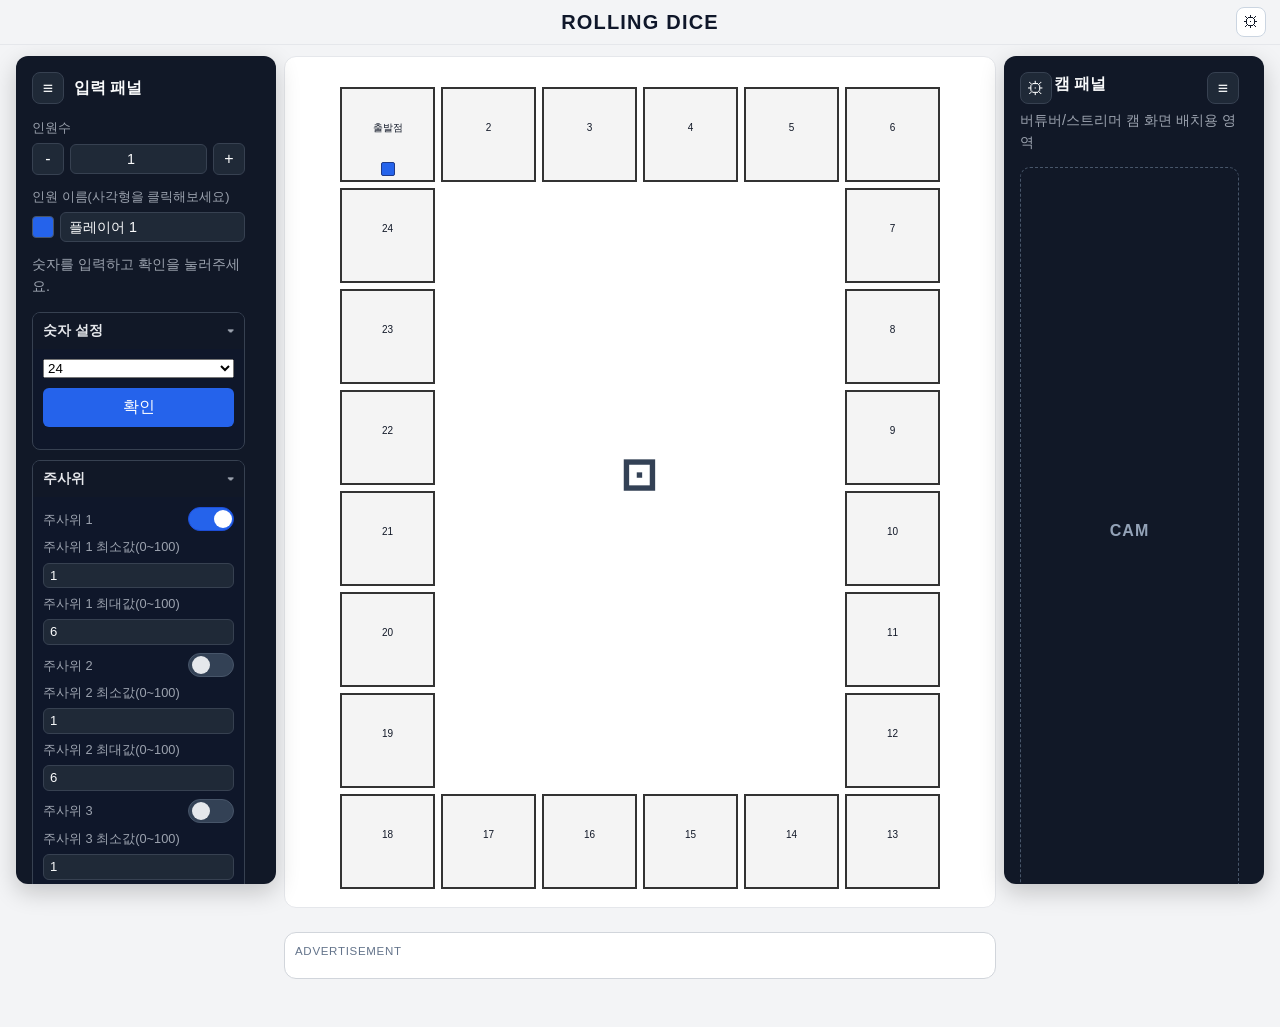
==== commit b4b62121: "Update site settings and ads" ====
--- a/index.html
+++ b/index.html
@@ -239,8 +239,6 @@
       <script>
            (adsbygoogle = window.adsbygoogle || []).push({});
       </script>
-      
-      <div class="ad-banner-placeholder">Google Ads Banner Area</div>
     </div>
   </footer>
 
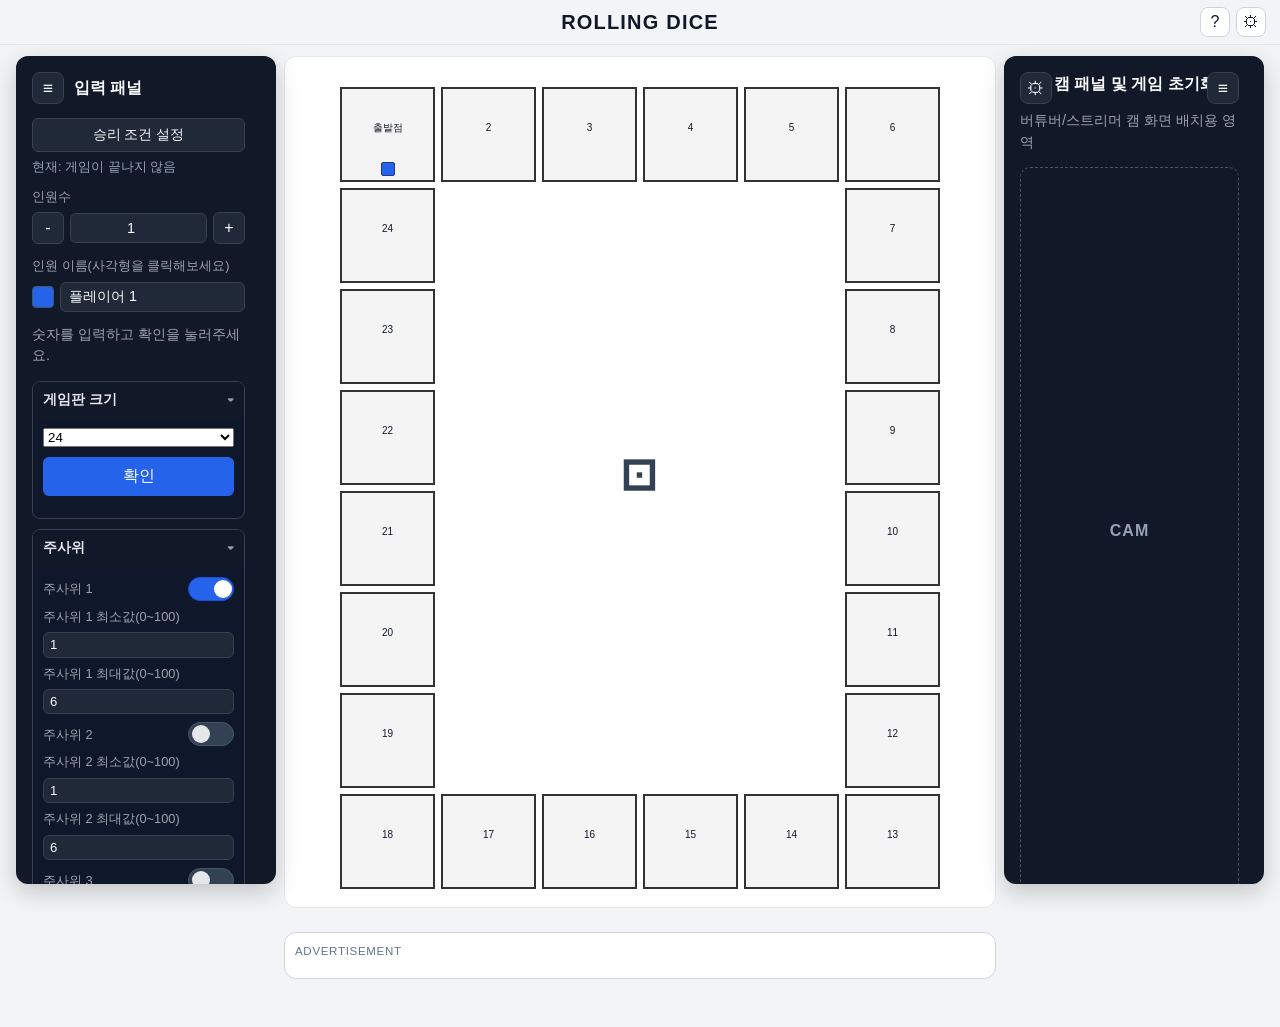
==== commit 79fb2918: "update tutorial and UI" ====
--- a/index.html
+++ b/index.html
@@ -3,21 +3,27 @@
 <head>
   <meta charset="UTF-8" />
   <meta name="viewport" content="width=device-width, initial-scale=1.0" />
-  <title>입력 숫자 확인</title>
+  <title>주루마블</title>
   <link rel="stylesheet" href="style.css" />
 </head>
 <body>
   <header class="app-header">
     <h1 class="app-title"><a class="app-title-link" href="main.html">ROLLING DICE</a></h1>
+    <button id="openHelpBtn" type="button" aria-label="도움말 열기">?</button>
     <button id="openPageSettingsBtn" type="button" aria-label="페이지 설정 열기">⚙</button>
   </header>
   <button id="openSidebarBtn" type="button" aria-label="사이드바 펼치기">≡</button>
   <button id="openRightSidebarBtn" type="button" aria-label="오른쪽 사이드바 펼치기">≡</button>
   <div class="layout">
     <aside class="sidebar left-sidebar">
+      <div id="leftResizeHandle" class="sidebar-resize-handle" aria-hidden="true"></div>
       <div class="sidebar-top">
         <button id="toggleSidebarBtn" type="button">≡</button>
         <span class="sidebar-title">입력 패널</span>
+      </div>
+      <div class="win-condition-control">
+        <button id="openWinConditionBtn" type="button">승리 조건 설정</button>
+        <div id="winConditionSummary" class="win-condition-summary">현재: 게임이 끝나지 않음</div>
       </div>
       <div class="player-count-control">
         <label class="style-label" for="playerCountInput">인원수</label>
@@ -34,7 +40,7 @@
       <p class="sidebar-help">숫자를 입력하고 확인을 눌러주세요.</p>
 
       <details class="sidebar-group" open>
-        <summary class="sidebar-group-title">숫자 설정</summary>
+        <summary class="sidebar-group-title">게임판 크기</summary>
         <div class="sidebar-group-content">
           <div class="sidebar-form">
             <div class="row">
@@ -201,10 +207,11 @@
     </aside>
 
     <aside class="sidebar right-sidebar">
+      <div id="rightResizeHandle" class="sidebar-resize-handle" aria-hidden="true"></div>
       <div class="sidebar-top">
         <button id="openCamSettingsBtn" type="button" aria-label="캠 패널 설정 열기">⚙</button>
         <button id="toggleRightSidebarBtn" type="button" aria-label="오른쪽 사이드바 접기">≡</button>
-        <span id="camPanelTitle" class="sidebar-title">캠 패널</span>
+        <span id="camPanelTitle" class="sidebar-title">캠 패널 및 게임 초기화</span>
       </div>
       <p id="camPanelHelp" class="sidebar-help">버튜버/스트리머 캠 화면 배치용 영역</p>
       <div id="cameraSlot" class="camera-slot">
@@ -281,7 +288,7 @@
       <div class="role-modal-body">
         <div class="cam-panel-form">
           <label class="style-label" for="camPanelTitleInput">패널 제목</label>
-          <input id="camPanelTitleInput" type="text" value="캠 패널" />
+          <input id="camPanelTitleInput" type="text" value="캠 패널 및 게임 초기화" />
 
           <label class="style-label" for="camPanelHelpInput">패널 설명</label>
           <input id="camPanelHelpInput" type="text" value="버튜버/스트리머 캠 화면 배치용 영역" />
@@ -343,6 +350,29 @@
     </div>
   </div>
 
+  <div id="winConditionModal" class="role-modal" role="dialog" aria-modal="true" aria-hidden="true">
+    <div class="role-modal-backdrop" data-close-win="1"></div>
+    <div class="role-modal-content">
+      <div class="role-modal-header">
+        <div class="role-modal-title">승리 조건 설정</div>
+        <button id="winConditionModalCloseBtn" type="button" class="role-modal-close" aria-label="닫기">×</button>
+      </div>
+      <div class="role-modal-body">
+        <label class="style-label" for="winConditionSelect">게임 종료 조건</label>
+        <select id="winConditionSelect">
+          <option value="firstNLaps">가장 먼저 n바퀴 돌면 게임 끝</option>
+          <option value="allNLaps">모든 플레이어가 n바퀴 돌면 게임 끝</option>
+          <option value="never">게임이 끝나지 않음</option>
+        </select>
+        <label id="winLapTargetLabel" class="style-label" for="winLapTargetInput">n 바퀴</label>
+        <input id="winLapTargetInput" type="number" min="1" max="100" value="1" />
+      </div>
+      <div class="role-modal-actions">
+        <button id="winConditionApplyBtn" type="button" class="role-apply-btn">적용</button>
+      </div>
+    </div>
+  </div>
+
   <div id="pageSettingsModal" class="role-modal" role="dialog" aria-modal="true" aria-hidden="true">
     <div class="role-modal-backdrop" data-close-page="1"></div>
     <div class="role-modal-content">
@@ -360,6 +390,27 @@
     </div>
   </div>
 
+  <div id="helpModal" class="role-modal" role="dialog" aria-modal="true" aria-hidden="true">
+    <div class="role-modal-backdrop" data-close-help="1"></div>
+    <div class="role-modal-content">
+      <div class="role-modal-header">
+        <div class="role-modal-title">튜토리얼</div>
+        <button id="helpModalCloseBtn" type="button" class="role-modal-close" aria-label="닫기">×</button>
+      </div>
+      <div class="role-modal-body">
+        <div class="tutorial-note">일단 수정 하고 싶은 곳이 있다면 아마도 대부분 수정 가능합니다.</div>
+        <div class="tutorial-note">화면이 이상하면 새로고침을 해주세요.</div>
+        <div class="tutorial-carousel">
+          <button id="helpPrevBtn" type="button" class="tutorial-nav tutorial-nav-left" aria-label="이전 튜토리얼">←</button>
+          <div id="helpVisual" class="tutorial-visual" aria-live="polite"></div>
+          <button id="helpNextBtn" type="button" class="tutorial-nav tutorial-nav-right" aria-label="다음 튜토리얼">→</button>
+        </div>
+        <div id="helpDots" class="tutorial-dots" aria-label="튜토리얼 페이지"></div>
+        <div id="helpCaption" class="tutorial-caption"></div>
+      </div>
+    </div>
+  </div>
+
   <script>
     const numberInput = document.getElementById("numberInput");
     const checkBtn = document.getElementById("checkBtn");
@@ -367,10 +418,13 @@
     const openSidebarBtn = document.getElementById("openSidebarBtn");
     const openRightSidebarBtn = document.getElementById("openRightSidebarBtn");
     const openCamSettingsBtn = document.getElementById("openCamSettingsBtn");
+    const openHelpBtn = document.getElementById("openHelpBtn");
     const openPageSettingsBtn = document.getElementById("openPageSettingsBtn");
     const toggleRightSidebarBtn = document.getElementById("toggleRightSidebarBtn");
     const resetGameBtn = document.getElementById("resetGameBtn");
     const resetAllSettingsBtn = document.getElementById("resetAllSettingsBtn");
+    const openWinConditionBtn = document.getElementById("openWinConditionBtn");
+    const winConditionSummary = document.getElementById("winConditionSummary");
     const decreasePlayerBtn = document.getElementById("decreasePlayerBtn");
     const increasePlayerBtn = document.getElementById("increasePlayerBtn");
     const playerCountInput = document.getElementById("playerCountInput");
@@ -448,6 +502,21 @@
     const pageBgColorInput = document.getElementById("pageBgColorInput");
     const pageBgImageInput = document.getElementById("pageBgImageInput");
     const clearPageBgImageBtn = document.getElementById("clearPageBgImageBtn");
+    const helpModal = document.getElementById("helpModal");
+    const helpModalCloseBtn = document.getElementById("helpModalCloseBtn");
+    const helpPrevBtn = document.getElementById("helpPrevBtn");
+    const helpNextBtn = document.getElementById("helpNextBtn");
+    const helpVisual = document.getElementById("helpVisual");
+    const helpDots = document.getElementById("helpDots");
+    const helpCaption = document.getElementById("helpCaption");
+    const winConditionModal = document.getElementById("winConditionModal");
+    const winConditionModalCloseBtn = document.getElementById("winConditionModalCloseBtn");
+    const winConditionSelect = document.getElementById("winConditionSelect");
+    const winLapTargetInput = document.getElementById("winLapTargetInput");
+    const winLapTargetLabel = document.getElementById("winLapTargetLabel");
+    const winConditionApplyBtn = document.getElementById("winConditionApplyBtn");
+    const leftResizeHandle = document.getElementById("leftResizeHandle");
+    const rightResizeHandle = document.getElementById("rightResizeHandle");
 
     let lastRenderedTotal = null;
     let listLabels = [];
@@ -458,6 +527,8 @@
     let boxImageUrl = "";
     let backgroundImageUrl = "";
     let pageBackgroundImageUrl = "";
+    let leftSidebarWidth = 260;
+    let rightSidebarWidth = 260;
     let camSidebarImageUrl = "";
     let camSlotImageUrl = "";
     let playerNames = ["플레이어 1"];
@@ -466,10 +537,15 @@
     let currentPlayerIndex = 0;
     let directionSign = 1; // 1: 시계방향, -1: 반시계방향
     let playerJailTurns = [0];
+    let playerLapCounts = [0];
     let tokenModalPlayerIndex = null;
     let pendingPlaneDecision = null;
     let isRestoringState = false;
     let persistTimer = null;
+    let winConditionType = "never";
+    let winConditionLapTarget = 1;
+    let gameEnded = false;
+    let helpSlideIndex = 0;
 
     const STORAGE_KEY = "rollingDiceGameStateV1";
     const BACKGROUND_IMAGE_STORAGE_KEY = "rollingDiceBackgroundImageV1";
@@ -520,6 +596,122 @@
       }
     ];
 
+    const HELP_SLIDES = [
+      {
+        title: "1) 게임판 크기 선택",
+        mockHtml: `
+          <div class="tutorial-mock-card">
+            <div class="tutorial-mock-label">게임판 크기</div>
+            <div class="tutorial-mock-select">24</div>
+            <div class="tutorial-mock-btn">확인</div>
+          </div>
+        `,
+        caption: "[위치: 왼쪽 사이드바] 왼쪽 입력 패널 상단의 게임판 크기에서 24를 선택하고 바로 아래 확인 버튼을 누르세요. 적용되면 보드 테두리 칸 수가 즉시 바뀌고, 목록 개수도 같은 수로 다시 생성됩니다. 테스트용으로는 24 또는 30이 가장 확인하기 쉽습니다."
+      },
+      {
+        title: "2) 승리 조건 설정",
+        mockHtml: `
+          <div class="tutorial-mock-card">
+            <div class="tutorial-mock-label">게임 종료 조건</div>
+            <div class="tutorial-mock-select">가장 먼저 n바퀴 돌면 게임 끝</div>
+            <div class="tutorial-mock-inline">
+              <div class="tutorial-mock-label">n 바퀴</div>
+              <div class="tutorial-mock-input">1</div>
+            </div>
+            <div class="tutorial-mock-btn">적용</div>
+          </div>
+        `,
+        visual: "승리 조건: 가장 먼저 n바퀴, n=1",
+        caption: "[위치: 왼쪽 사이드바 상단] 입력 패널 맨 위 승리 조건 설정 버튼을 눌러 팝업을 엽니다. 짧게 테스트할 때는 '가장 먼저 n바퀴' + n=1, 실제 플레이는 n=2~3을 권장합니다. '게임이 끝나지 않음'을 선택하면 종료 판정 없이 계속 진행됩니다."
+      },
+      {
+        title: "3) 인원/말 설정",
+        mockHtml: `
+          <div class="tutorial-mock-card">
+            <div class="tutorial-mock-label">인원수</div>
+            <div class="tutorial-mock-stepper">
+              <span class="tutorial-mock-step-btn">-</span>
+              <span class="tutorial-mock-step-value">2</span>
+              <span class="tutorial-mock-step-btn">+</span>
+            </div>
+            <div class="tutorial-mock-player-row">
+              <span class="tutorial-mock-token"></span>
+              <span class="tutorial-mock-player-name">플레이어 1</span>
+            </div>
+            <div class="tutorial-mock-player-row">
+              <span class="tutorial-mock-token tutorial-mock-token-alt"></span>
+              <span class="tutorial-mock-player-name">플레이어 2</span>
+            </div>
+          </div>
+        `,
+        visual: "인원수 2명, 플레이어 이름/말 색상 지정",
+        caption: "[위치: 왼쪽 사이드바] 인원수의 + / - 버튼으로 플레이어 수를 먼저 맞춘 뒤, 아래 이름 입력칸을 수정하세요. 각 이름 왼쪽의 작은 사각형 버튼을 누르면 말 설정 팝업이 열리고, 색상/크기/이미지를 지정할 수 있습니다. 설정 후 보드 칸 안 말 모양이 즉시 바뀌면 정상입니다."
+      },
+      {
+        title: "4) 특수칸 지정",
+        mockHtml: `
+          <div class="tutorial-mock-card">
+            <div class="tutorial-mock-label">칸 설정 예시</div>
+            <div class="tutorial-mock-chip-row">
+              <span class="tutorial-mock-chip">5번: 앞으로 2칸</span>
+              <span class="tutorial-mock-chip">9번: 감옥</span>
+              <span class="tutorial-mock-chip">13번: 비행기</span>
+            </div>
+            <div class="tutorial-mock-note">칸 톱니 버튼 → 특수칸 → 적용</div>
+          </div>
+        `,
+        visual: "예시: 5번 앞으로2칸 / 9번 감옥 / 13번 비행기",
+        caption: "[위치: 왼쪽 사이드바의 목록 섹션] 왼쪽 목록에서 원하는 칸의 톱니 버튼을 눌러 상세 패널을 열고, 특수칸 버튼으로 종류를 지정합니다. 예: 5번 앞으로 2칸, 9번 감옥, 13번 비행기. 적용 후 해당 칸 이름이 특수칸 이름으로 바뀌고, 실제 이동 시 효과가 발동합니다."
+      },
+      {
+        title: "5) 주사위 설정",
+        mockHtml: `
+          <div class="tutorial-mock-card">
+            <div class="tutorial-mock-dice-row">
+              <span>주사위 1</span>
+              <span class="tutorial-mock-toggle on"></span>
+            </div>
+            <div class="tutorial-mock-inline">
+              <div class="tutorial-mock-input">최소 1</div>
+              <div class="tutorial-mock-input">최대 6</div>
+            </div>
+            <div class="tutorial-mock-dice-row">
+              <span>주사위 2/3</span>
+              <span class="tutorial-mock-toggle"></span>
+            </div>
+          </div>
+        `,
+        visual: "주사위1 ON(1~6), 주사위2/3 OFF",
+        caption: "[위치: 왼쪽 사이드바의 주사위 섹션] 주사위 1~3 각각 ON/OFF를 정하고, 켠 주사위만 최소/최대값 범위에서 랜덤으로 굴러갑니다. 처음에는 주사위1만 ON(1~6)으로 두면 디버깅이 쉽습니다. 최대값은 최소값보다 작게 둘 수 없고 자동 보정됩니다."
+      },
+      {
+        title: "6) 턴 진행",
+        mockHtml: `
+          <div class="tutorial-mock-card">
+            <div class="tutorial-mock-center-dice">⚀ ⚁</div>
+            <div class="tutorial-mock-btn">주사위 굴리기</div>
+            <div class="tutorial-mock-note">특수칸 팝업이 뜨면 선택 완료 후 다음 턴</div>
+          </div>
+        `,
+        visual: "가운데 주사위 클릭 또는 주사위 굴리기",
+        caption: "[위치: 중앙 보드(주사위 아이콘) 또는 왼쪽 사이드바(주사위 굴리기)] 가운데 주사위 아이콘 또는 왼쪽의 주사위 굴리기 버튼을 눌러 현재 차례 플레이어를 이동시킵니다. 결과 문구에 '누가 몇 번에서 몇 번으로 이동했는지'가 표시되고, 특수칸 효과도 함께 출력됩니다. 비행기 팝업이 뜨면 목적지를 선택해야 턴이 완료됩니다."
+      },
+      {
+        title: "7) 초기화 차이",
+        mockHtml: `
+          <div class="tutorial-mock-card">
+            <div class="tutorial-mock-inline">
+              <div class="tutorial-mock-btn tutorial-mock-btn-muted">설정 초기화</div>
+              <div class="tutorial-mock-btn tutorial-mock-btn-danger">게임 초기화</div>
+            </div>
+            <div class="tutorial-mock-note">설정 초기화: 옵션 전체 / 게임 초기화: 말 위치와 턴</div>
+          </div>
+        `,
+        visual: "설정 초기화 vs 게임 초기화",
+        caption: "[위치: 설정 초기화=왼쪽 사이드바 하단 / 게임 초기화=오른쪽 사이드바 하단] 설정 초기화(왼쪽 하단)는 칸 수/스타일/특수칸/주사위/승리조건 등 입력 패널 설정 전체를 기본값으로 되돌립니다. 게임 초기화(오른쪽 패널 하단)는 말 위치, 턴, 방향, 감옥 상태 같은 진행 정보만 초기화하고 시각 설정은 유지합니다."
+      }
+    ];
+
     function fileToDataUrl(file) {
       return new Promise((resolve, reject) => {
         const reader = new FileReader();
@@ -608,6 +800,7 @@
         currentPlayerIndex,
         directionSign,
         playerJailTurns,
+        playerLapCounts,
         lastRenderedTotal,
         listLabels,
         itemStyles,
@@ -656,6 +849,15 @@
         pageBackground: {
           color: pageBgColorInput.value,
           imageUrl: pageBackgroundImageUrl
+        },
+        layout: {
+          leftSidebarWidth,
+          rightSidebarWidth
+        },
+        winCondition: {
+          type: winConditionType,
+          lapTarget: winConditionLapTarget,
+          gameEnded
         }
       };
     }
@@ -725,6 +927,7 @@
         if (typeof saved.currentPlayerIndex === "number") currentPlayerIndex = Math.max(0, saved.currentPlayerIndex);
         if (typeof saved.directionSign === "number") directionSign = saved.directionSign === -1 ? -1 : 1;
         if (Array.isArray(saved.playerJailTurns)) playerJailTurns = saved.playerJailTurns.slice();
+        if (Array.isArray(saved.playerLapCounts)) playerLapCounts = saved.playerLapCounts.slice();
 
         if (Array.isArray(saved.listLabels)) listLabels = saved.listLabels.slice();
         if (Array.isArray(saved.itemStyles)) itemStyles = saved.itemStyles.slice();
@@ -752,6 +955,19 @@
         if (saved.pageBackground) {
           pageBgColorInput.value = String(saved.pageBackground.color ?? pageBgColorInput.value);
           pageBackgroundImageUrl = String(saved.pageBackground.imageUrl ?? "");
+        }
+        if (saved.layout) {
+          if (typeof saved.layout.leftSidebarWidth === "number") {
+            leftSidebarWidth = Math.min(460, Math.max(220, Math.round(saved.layout.leftSidebarWidth)));
+          }
+          if (typeof saved.layout.rightSidebarWidth === "number") {
+            rightSidebarWidth = Math.min(460, Math.max(220, Math.round(saved.layout.rightSidebarWidth)));
+          }
+        }
+        if (saved.winCondition) {
+          winConditionType = String(saved.winCondition.type || "never");
+          winConditionLapTarget = Math.min(100, Math.max(1, Number(saved.winCondition.lapTarget) || 1));
+          gameEnded = Boolean(saved.winCondition.gameEnded);
         }
         const standaloneBackground = localStorage.getItem(BACKGROUND_IMAGE_STORAGE_KEY);
         if (standaloneBackground !== null) {
@@ -833,6 +1049,8 @@
         applyCenterText();
         applyCamPanelStyle();
         applyPageBackgroundStyle();
+        applySidebarWidths();
+        updateWinConditionSummary();
         syncDiceEnabledUI();
         applyDiceResultStyle();
       } finally {
@@ -1248,6 +1466,12 @@
         centerDiceResult.textContent = "비행기 목적지를 먼저 선택해주세요.";
         return;
       }
+      if (gameEnded) {
+        const endText = "이미 게임이 종료되었습니다. 게임 초기화를 눌러 새로 시작하세요.";
+        diceResult.textContent = endText;
+        centerDiceResult.textContent = endText;
+        return;
+      }
 
       enforceDiceRangeValues();
       const results = [];
@@ -1294,10 +1518,26 @@
       }
 
       const before = playerPositions[movingPlayer] ?? 0;
+      const baseLapGain = calculateLapWraps(before, sum, lastRenderedTotal, directionSign);
       const landed = moveBySteps(before, sum, lastRenderedTotal, directionSign);
       const special = applySpecialTileEffects(movingPlayer, landed, lastRenderedTotal);
       const after = special.finalIndex;
+      playerLapCounts[movingPlayer] = (playerLapCounts[movingPlayer] ?? 0) + baseLapGain;
       playerPositions[movingPlayer] = after;
+
+      const n = Math.min(100, Math.max(1, Number(winConditionLapTarget) || 1));
+      if (winConditionType === "firstNLaps" && (playerLapCounts[movingPlayer] ?? 0) >= n) {
+        gameEnded = true;
+        const endLog = `${playerNames[movingPlayer] || `플레이어 ${movingPlayer + 1}`} 승리 (${n}바퀴 달성)`;
+        completeTurnAfterMove(movingPlayer, before, after, text, special.logs, endLog);
+        return;
+      }
+      if (winConditionType === "allNLaps" && playerLapCounts.length > 0 && playerLapCounts.every((laps) => laps >= n)) {
+        gameEnded = true;
+        const endLog = `모든 플레이어 ${n}바퀴 달성, 게임 종료`;
+        completeTurnAfterMove(movingPlayer, before, after, text, special.logs, endLog);
+        return;
+      }
       if (special.requiresPlaneChoice) {
         renderBoard(lastRenderedTotal);
         openPlaneMoveModal(movingPlayer, before, after, text, special.logs);
@@ -1379,6 +1619,65 @@
       document.body.style.backgroundAttachment = "fixed";
     }
 
+    function applySidebarWidths() {
+      const left = Math.min(460, Math.max(220, Math.round(leftSidebarWidth || 260)));
+      const right = Math.min(460, Math.max(220, Math.round(rightSidebarWidth || 260)));
+      leftSidebarWidth = left;
+      rightSidebarWidth = right;
+      document.documentElement.style.setProperty("--left-sidebar-width", `${left}px`);
+      document.documentElement.style.setProperty("--right-sidebar-width", `${right}px`);
+    }
+
+    function getWinConditionText() {
+      const n = Math.min(100, Math.max(1, Number(winConditionLapTarget) || 1));
+      if (winConditionType === "firstNLaps") return `가장 먼저 ${n}바퀴 돌면 게임 끝`;
+      if (winConditionType === "allNLaps") return `모든 플레이어가 ${n}바퀴 돌면 게임 끝`;
+      return "게임이 끝나지 않음";
+    }
+
+    function updateWinConditionSummary() {
+      winConditionSummary.textContent = `현재: ${getWinConditionText()}`;
+    }
+
+    function syncWinConditionNInput() {
+      const activeType = winConditionModal.getAttribute("aria-hidden") === "false"
+        ? (winConditionSelect.value || "never")
+        : winConditionType;
+      const requiresN = activeType === "firstNLaps" || activeType === "allNLaps";
+      winLapTargetInput.disabled = !requiresN;
+      winLapTargetLabel.style.opacity = requiresN ? "1" : "0.45";
+      if (!requiresN) {
+        winLapTargetInput.value = String(Math.min(100, Math.max(1, Number(winConditionLapTarget) || 1)));
+      }
+    }
+
+    function openWinConditionModal() {
+      winConditionSelect.value = winConditionType;
+      winLapTargetInput.value = String(Math.min(100, Math.max(1, Number(winConditionLapTarget) || 1)));
+      syncWinConditionNInput();
+      winConditionModal.setAttribute("aria-hidden", "false");
+    }
+
+    function closeWinConditionModal() {
+      winConditionModal.setAttribute("aria-hidden", "true");
+    }
+
+    function applyWinConditionFromModal() {
+      winConditionType = winConditionSelect.value || "never";
+      winConditionLapTarget = Math.min(100, Math.max(1, Number(winLapTargetInput.value) || 1));
+      gameEnded = false;
+      updateWinConditionSummary();
+      closeWinConditionModal();
+      schedulePersistState();
+    }
+
+    function calculateLapWraps(index, steps, total, sign) {
+      if (total <= 0) return 0;
+      const raw = index + steps * sign;
+      const wraps = Math.floor(raw / total);
+      return Math.abs(wraps);
+    }
+
     function applyCenterText() {
       centerTextDisplay.textContent = centerTextInput.value || "";
     }
@@ -1438,6 +1737,13 @@
         }
       } else if (playerJailTurns.length > count) {
         playerJailTurns = playerJailTurns.slice(0, count);
+      }
+      if (playerLapCounts.length < count) {
+        for (let i = playerLapCounts.length; i < count; i += 1) {
+          playerLapCounts.push(0);
+        }
+      } else if (playerLapCounts.length > count) {
+        playerLapCounts = playerLapCounts.slice(0, count);
       }
       currentPlayerIndex = Math.min(currentPlayerIndex, count - 1);
 
@@ -1517,7 +1823,12 @@
       playerPositions = [0];
       currentPlayerIndex = 0;
       playerJailTurns = [0];
+      playerLapCounts = [0];
       directionSign = 1;
+      winConditionType = "never";
+      winConditionLapTarget = 1;
+      gameEnded = false;
+      updateWinConditionSummary();
       renderPlayerNameList();
 
       // 주사위 기본값
@@ -1559,8 +1870,12 @@
       pageBackgroundImageUrl = "";
       pageBgImageInput.value = "";
       persistPageBackgroundImageNow();
+      leftSidebarWidth = 260;
+      rightSidebarWidth = 260;
+      applySidebarWidths();
       camSidebarBgColorInput.value = "#111827";
       camSlotBgColorInput.value = "#111827";
+      camPanelTitleInput.value = "캠 패널 및 게임 초기화";
       camSidebarImageUrl = "";
       camSlotImageUrl = "";
       camSidebarImageInput.value = "";
@@ -1579,6 +1894,7 @@
       // 열려있던 모달 닫기
       closeRoleModal();
       closeCamModal();
+      closeWinConditionModal();
       closeTokenModal();
       schedulePersistState();
     }
@@ -2127,6 +2443,33 @@
       }, 420);
     }
 
+    function startSidebarResize(side, startClientX) {
+      const startLeft = leftSidebarWidth;
+      const startRight = rightSidebarWidth;
+
+      const onMove = (event) => {
+        const delta = event.clientX - startClientX;
+        if (side === "left") {
+          leftSidebarWidth = startLeft + delta;
+        } else {
+          rightSidebarWidth = startRight - delta;
+        }
+        applySidebarWidths();
+        rerenderBoardAfterSidebarLayoutChange();
+      };
+
+      const onUp = () => {
+        window.removeEventListener("mousemove", onMove);
+        window.removeEventListener("mouseup", onUp);
+        document.body.classList.remove("resizing-sidebar");
+        schedulePersistState();
+      };
+
+      document.body.classList.add("resizing-sidebar");
+      window.addEventListener("mousemove", onMove);
+      window.addEventListener("mouseup", onUp);
+    }
+
     function openCamModal() {
       camModal.setAttribute("aria-hidden", "false");
     }
@@ -2141,6 +2484,42 @@
 
     function closePageSettingsModal() {
       pageSettingsModal.setAttribute("aria-hidden", "true");
+    }
+
+    function renderHelpSlide() {
+      const safeIndex = Math.min(HELP_SLIDES.length - 1, Math.max(0, helpSlideIndex));
+      helpSlideIndex = safeIndex;
+      const slide = HELP_SLIDES[safeIndex];
+      const visualContent = slide.mockHtml
+        ? slide.mockHtml
+        : `<div class="tutorial-visual-body">${slide.visual}</div>`;
+      helpVisual.innerHTML = `
+        <div class="tutorial-visual-title">${slide.title}</div>
+        ${visualContent}
+      `;
+      helpCaption.textContent = slide.caption;
+
+      helpDots.innerHTML = "";
+      for (let i = 0; i < HELP_SLIDES.length; i += 1) {
+        const dot = document.createElement("button");
+        dot.type = "button";
+        dot.className = i === safeIndex ? "tutorial-dot active" : "tutorial-dot";
+        dot.setAttribute("aria-label", `${i + 1}번 튜토리얼`);
+        dot.addEventListener("click", () => {
+          helpSlideIndex = i;
+          renderHelpSlide();
+        });
+        helpDots.appendChild(dot);
+      }
+    }
+
+    function openHelpModal() {
+      renderHelpSlide();
+      helpModal.setAttribute("aria-hidden", "false");
+    }
+
+    function closeHelpModal() {
+      helpModal.setAttribute("aria-hidden", "true");
     }
 
     function resetGamePiecesToStart() {
@@ -2148,8 +2527,10 @@
       const playerCount = Math.max(1, Number(playerCountInput.value) || 1);
       playerPositions = Array.from({ length: playerCount }, () => startCell);
       playerJailTurns = Array.from({ length: playerCount }, () => 0);
+      playerLapCounts = Array.from({ length: playerCount }, () => 0);
       directionSign = 1;
       currentPlayerIndex = 0;
+      gameEnded = false;
 
       if (lastRenderedTotal !== null) {
         renderBoard(lastRenderedTotal);
@@ -2163,6 +2544,16 @@
       rerenderBoardAfterSidebarLayoutChange();
     });
 
+    leftResizeHandle.addEventListener("mousedown", (event) => {
+      event.preventDefault();
+      startSidebarResize("left", event.clientX);
+    });
+
+    rightResizeHandle.addEventListener("mousedown", (event) => {
+      event.preventDefault();
+      startSidebarResize("right", event.clientX);
+    });
+
     openSidebarBtn.addEventListener("click", () => {
       document.body.classList.remove("sidebar-collapsed");
       toggleSidebarBtn.setAttribute("aria-label", "사이드바 접기");
@@ -2172,7 +2563,9 @@
     resetAllSettingsBtn.addEventListener("click", resetAllInputPanelSettings);
 
     openCamSettingsBtn.addEventListener("click", openCamModal);
+    openHelpBtn.addEventListener("click", openHelpModal);
     openPageSettingsBtn.addEventListener("click", openPageSettingsModal);
+    openWinConditionBtn.addEventListener("click", openWinConditionModal);
     resetGameBtn.addEventListener("click", resetGamePiecesToStart);
 
     decreasePlayerBtn.addEventListener("click", () => {
@@ -2313,7 +2706,9 @@
       playerPositions = Array.from({ length: Math.max(1, Number(playerCountInput.value) || 1) }, () => 0);
       currentPlayerIndex = 0;
       playerJailTurns = Array.from({ length: Math.max(1, Number(playerCountInput.value) || 1) }, () => 0);
+      playerLapCounts = Array.from({ length: Math.max(1, Number(playerCountInput.value) || 1) }, () => 0);
       directionSign = 1;
+      gameEnded = false;
       renderList(parsed);
       renderBoard(lastRenderedTotal);
       schedulePersistState();
@@ -2330,6 +2725,8 @@
     applyPageBackgroundStyle();
     applyCenterText();
     applyCamPanelStyle();
+    applySidebarWidths();
+    updateWinConditionSummary();
     renderPlayerNameList();
     initNumberOptions();
 
@@ -2345,7 +2742,9 @@
     playerPositions = Array.from({ length: Math.max(1, Number(playerCountInput.value) || 1) }, () => 0);
     currentPlayerIndex = 0;
     playerJailTurns = Array.from({ length: Math.max(1, Number(playerCountInput.value) || 1) }, () => 0);
+    playerLapCounts = Array.from({ length: Math.max(1, Number(playerCountInput.value) || 1) }, () => 0);
     directionSign = 1;
+    gameEnded = false;
     renderList(lastRenderedTotal);
     renderBoard(lastRenderedTotal);
 
@@ -2356,6 +2755,8 @@
     });
     roleNInput.addEventListener("input", updateRoleEffectText);
     roleApplyBtn.addEventListener("click", applyRoleFromModal);
+    winConditionSelect.addEventListener("change", syncWinConditionNInput);
+    winConditionApplyBtn.addEventListener("click", applyWinConditionFromModal);
     roleClearBtn.addEventListener("click", () => {
       roleSelect.value = "";
       updateRoleEffectText();
@@ -2385,6 +2786,32 @@
       pageSettingsBackdrop.addEventListener("click", (e) => {
         if (e.target instanceof HTMLElement && e.target.dataset.closePage === "1") {
           closePageSettingsModal();
+        }
+      });
+    }
+    helpModalCloseBtn.addEventListener("click", closeHelpModal);
+    helpPrevBtn.addEventListener("click", () => {
+      helpSlideIndex = (helpSlideIndex - 1 + HELP_SLIDES.length) % HELP_SLIDES.length;
+      renderHelpSlide();
+    });
+    helpNextBtn.addEventListener("click", () => {
+      helpSlideIndex = (helpSlideIndex + 1) % HELP_SLIDES.length;
+      renderHelpSlide();
+    });
+    const helpBackdrop = helpModal.querySelector(".role-modal-backdrop");
+    if (helpBackdrop) {
+      helpBackdrop.addEventListener("click", (e) => {
+        if (e.target instanceof HTMLElement && e.target.dataset.closeHelp === "1") {
+          closeHelpModal();
+        }
+      });
+    }
+    winConditionModalCloseBtn.addEventListener("click", closeWinConditionModal);
+    const winConditionBackdrop = winConditionModal.querySelector(".role-modal-backdrop");
+    if (winConditionBackdrop) {
+      winConditionBackdrop.addEventListener("click", (e) => {
+        if (e.target instanceof HTMLElement && e.target.dataset.closeWin === "1") {
+          closeWinConditionModal();
         }
       });
     }
@@ -2416,6 +2843,20 @@
       }
       if (e.key === "Escape" && pageSettingsModal.getAttribute("aria-hidden") === "false") {
         closePageSettingsModal();
+      }
+      if (e.key === "Escape" && helpModal.getAttribute("aria-hidden") === "false") {
+        closeHelpModal();
+      }
+      if (e.key === "ArrowLeft" && helpModal.getAttribute("aria-hidden") === "false") {
+        helpSlideIndex = (helpSlideIndex - 1 + HELP_SLIDES.length) % HELP_SLIDES.length;
+        renderHelpSlide();
+      }
+      if (e.key === "ArrowRight" && helpModal.getAttribute("aria-hidden") === "false") {
+        helpSlideIndex = (helpSlideIndex + 1) % HELP_SLIDES.length;
+        renderHelpSlide();
+      }
+      if (e.key === "Escape" && winConditionModal.getAttribute("aria-hidden") === "false") {
+        closeWinConditionModal();
       }
       if (e.key === "Escape" && tokenModal.getAttribute("aria-hidden") === "false") {
         closeTokenModal();
--- a/style.css
+++ b/style.css
@@ -2,6 +2,8 @@
   --label-font-size: 10px;
   --label-color: #111827;
   --label-font-family: Arial, sans-serif;
+  --left-sidebar-width: 260px;
+  --right-sidebar-width: 260px;
 }
 
 .app-header {
@@ -53,22 +55,46 @@
   cursor: pointer;
 }
 
+#openHelpBtn {
+  position: absolute;
+  right: 50px;
+  top: 50%;
+  transform: translateY(-50%);
+  width: 30px;
+  height: 30px;
+  padding: 0;
+  display: inline-flex;
+  align-items: center;
+  justify-content: center;
+  line-height: 1;
+  border-radius: 8px;
+  border: 1px solid #cbd5e1;
+  background: #ffffff;
+  color: #111827;
+  font-size: 1rem;
+  cursor: pointer;
+}
+
 body {
   font-family: Arial, sans-serif;
   margin: 0;
-  padding: 56px 284px 48px 284px;
+  padding: 56px calc(var(--right-sidebar-width) + 24px) 48px calc(var(--left-sidebar-width) + 24px);
   line-height: 1.5;
   background: #f3f4f6;
   transition: padding-left 0.2s ease, padding-right 0.2s ease;
 }
 
+body.resizing-sidebar {
+  user-select: none;
+}
+
 body.sidebar-collapsed {
   padding-left: 24px;
-  padding-right: 284px;
+  padding-right: calc(var(--right-sidebar-width) + 24px);
 }
 
 body.right-sidebar-collapsed {
-  padding-left: 284px;
+  padding-left: calc(var(--left-sidebar-width) + 24px);
   padding-right: 24px;
 }
 
@@ -124,8 +150,8 @@
   left: 16px;
   top: 56px;
   bottom: 16px;
-  width: 260px;
-  min-width: 260px;
+  width: var(--left-sidebar-width);
+  min-width: 220px;
   background: #111827;
   color: #f9fafb;
   border-radius: 12px;
@@ -162,9 +188,41 @@
 .right-sidebar {
   left: auto;
   right: 16px;
+  width: var(--right-sidebar-width);
   overflow-y: auto;
   overflow-x: hidden;
   padding-right: 10px;
+}
+
+.sidebar-resize-handle {
+  position: absolute;
+  top: 8px;
+  bottom: 8px;
+  width: 10px;
+  border-radius: 6px;
+  background: rgba(148, 163, 184, 0.2);
+  opacity: 0;
+  transition: opacity 0.15s ease, background 0.15s ease;
+  z-index: 5;
+}
+
+.left-sidebar .sidebar-resize-handle {
+  right: -5px;
+  cursor: ew-resize;
+}
+
+.right-sidebar .sidebar-resize-handle {
+  left: -5px;
+  cursor: ew-resize;
+}
+
+.sidebar:hover .sidebar-resize-handle,
+body.resizing-sidebar .sidebar-resize-handle {
+  opacity: 1;
+}
+
+.sidebar-resize-handle:hover {
+  background: rgba(148, 163, 184, 0.4);
 }
 
 .camera-slot {
@@ -311,6 +369,27 @@
   margin-bottom: 12px;
   display: grid;
   gap: 6px;
+}
+
+.win-condition-control {
+  margin-bottom: 12px;
+  display: grid;
+  gap: 6px;
+}
+
+#openWinConditionBtn {
+  width: 100%;
+  background: #1f2937;
+  border: 1px solid #374151;
+  color: #f9fafb;
+  font-size: 0.86rem;
+  padding: 7px 10px;
+}
+
+.win-condition-summary {
+  font-size: 0.8rem;
+  color: #94a3b8;
+  line-height: 1.35;
 }
 
 .player-name-control {
@@ -877,6 +956,305 @@
   justify-content: flex-end;
 }
 
+.tutorial-list {
+  margin: 0;
+  padding-left: 18px;
+  display: grid;
+  gap: 8px;
+  color: #cbd5e1;
+  font-size: 0.9rem;
+  line-height: 1.45;
+}
+
+.tutorial-note {
+  color: #e2e8f0;
+  font-size: 0.9rem;
+  line-height: 1.4;
+  margin-bottom: 8px;
+}
+
+.tutorial-carousel {
+  margin-top: 6px;
+  border: 1px solid #334155;
+  border-radius: 12px;
+  padding: 10px;
+  display: grid;
+  grid-template-columns: 34px 1fr 34px;
+  gap: 8px;
+  align-items: center;
+  background: #0b1226;
+}
+
+.tutorial-nav {
+  width: 34px;
+  height: 34px;
+  padding: 0;
+  border-radius: 8px;
+  border: 1px solid #475569;
+  background: #1f2937;
+  color: #f8fafc;
+  font-size: 1.1rem;
+  line-height: 1;
+}
+
+.tutorial-visual {
+  min-height: 168px;
+  border: 1px solid #475569;
+  border-radius: 10px;
+  background: #111827;
+  display: grid;
+  align-content: center;
+  justify-items: center;
+  text-align: center;
+  padding: 12px;
+}
+
+.tutorial-visual-title {
+  color: #f8fafc;
+  font-size: 1rem;
+  font-weight: 700;
+  margin-bottom: 10px;
+}
+
+.tutorial-visual-body {
+  color: #cbd5e1;
+  font-size: 0.92rem;
+  line-height: 1.45;
+}
+
+.tutorial-mock-card {
+  width: min(260px, 100%);
+  border: 1px solid #334155;
+  border-radius: 10px;
+  background: #0f172a;
+  padding: 10px;
+  display: grid;
+  gap: 8px;
+  text-align: left;
+}
+
+.tutorial-mock-label {
+  color: #cbd5e1;
+  font-size: 0.82rem;
+  font-weight: 700;
+}
+
+.tutorial-mock-select {
+  height: 32px;
+  border: 1px solid #374151;
+  border-radius: 6px;
+  background: #f8fafc;
+  color: #0f172a;
+  font-size: 0.9rem;
+  display: flex;
+  align-items: center;
+  padding: 0 10px;
+  box-sizing: border-box;
+}
+
+.tutorial-mock-btn {
+  height: 38px;
+  border-radius: 8px;
+  background: #3b5fd4;
+  color: #ffffff;
+  font-size: 0.95rem;
+  font-weight: 700;
+  display: flex;
+  align-items: center;
+  justify-content: center;
+}
+
+.tutorial-mock-btn-muted {
+  background: #475569;
+}
+
+.tutorial-mock-btn-danger {
+  background: #dc2626;
+}
+
+.tutorial-mock-inline {
+  display: grid;
+  grid-template-columns: 1fr 1fr;
+  gap: 8px;
+  align-items: center;
+}
+
+.tutorial-mock-input {
+  height: 32px;
+  border: 1px solid #374151;
+  border-radius: 6px;
+  background: #0b1226;
+  color: #cbd5e1;
+  font-size: 0.82rem;
+  display: flex;
+  align-items: center;
+  padding: 0 10px;
+  box-sizing: border-box;
+}
+
+.tutorial-mock-stepper {
+  display: grid;
+  grid-template-columns: 28px 1fr 28px;
+  gap: 6px;
+  align-items: center;
+}
+
+.tutorial-mock-step-btn,
+.tutorial-mock-step-value {
+  height: 30px;
+  border: 1px solid #374151;
+  border-radius: 6px;
+  display: flex;
+  align-items: center;
+  justify-content: center;
+  font-size: 0.85rem;
+  color: #e2e8f0;
+  background: #111827;
+}
+
+.tutorial-mock-player-row {
+  display: grid;
+  grid-template-columns: 18px 1fr;
+  gap: 8px;
+  align-items: center;
+}
+
+.tutorial-mock-token {
+  width: 16px;
+  height: 16px;
+  border-radius: 3px;
+  background: #2563eb;
+  border: 1px solid #1e3a8a;
+}
+
+.tutorial-mock-token-alt {
+  background: #16a34a;
+  border-color: #166534;
+}
+
+.tutorial-mock-player-name {
+  color: #e2e8f0;
+  font-size: 0.85rem;
+}
+
+.tutorial-mock-chip-row {
+  display: grid;
+  gap: 6px;
+}
+
+.tutorial-mock-chip {
+  padding: 5px 8px;
+  border: 1px solid #334155;
+  border-radius: 999px;
+  color: #cbd5e1;
+  font-size: 0.78rem;
+  width: fit-content;
+}
+
+.tutorial-mock-note {
+  color: #94a3b8;
+  font-size: 0.78rem;
+  line-height: 1.35;
+}
+
+.tutorial-mock-dice-row {
+  display: flex;
+  justify-content: space-between;
+  align-items: center;
+  color: #e2e8f0;
+  font-size: 0.84rem;
+}
+
+.tutorial-mock-toggle {
+  width: 34px;
+  height: 20px;
+  border-radius: 999px;
+  background: #334155;
+  border: 1px solid #475569;
+  position: relative;
+}
+
+.tutorial-mock-toggle::after {
+  content: "";
+  position: absolute;
+  top: 2px;
+  left: 2px;
+  width: 14px;
+  height: 14px;
+  border-radius: 50%;
+  background: #e2e8f0;
+}
+
+.tutorial-mock-toggle.on {
+  background: #2563eb;
+  border-color: #1d4ed8;
+}
+
+.tutorial-mock-toggle.on::after {
+  left: 16px;
+  background: #ffffff;
+}
+
+.tutorial-mock-center-dice {
+  height: 40px;
+  border: 1px solid #334155;
+  border-radius: 8px;
+  background: #111827;
+  display: flex;
+  align-items: center;
+  justify-content: center;
+  color: #f8fafc;
+  font-size: 1.1rem;
+  letter-spacing: 6px;
+}
+
+.tutorial-dots {
+  margin-top: 10px;
+  display: flex;
+  justify-content: center;
+  gap: 8px;
+}
+
+.tutorial-dot {
+  width: 10px;
+  height: 10px;
+  padding: 0;
+  border-radius: 50%;
+  border: 1px solid #94a3b8;
+  background: transparent;
+}
+
+.tutorial-dot.active {
+  background: #f8fafc;
+  border-color: #f8fafc;
+}
+
+.tutorial-caption {
+  margin-top: 10px;
+  color: #e2e8f0;
+  font-size: 0.9rem;
+  line-height: 1.45;
+  text-align: center;
+}
+
+.tutorial-subtitle {
+  margin-top: 6px;
+  margin-bottom: 8px;
+  color: #f8fafc;
+  font-size: 0.92rem;
+  font-weight: 700;
+}
+
+.tutorial-example-list {
+  margin: 0;
+  padding-left: 18px;
+  display: grid;
+  gap: 6px;
+  color: #cbd5e1;
+  font-size: 0.9rem;
+  line-height: 1.4;
+}
+
 .role-clear-btn {
   background: #334155;
   border: 1px solid #475569;
@@ -918,6 +1296,7 @@
 
 body.sidebar-collapsed .left-sidebar .sidebar-title,
 body.sidebar-collapsed .left-sidebar .sidebar-help,
+body.sidebar-collapsed .left-sidebar .win-condition-control,
 body.sidebar-collapsed .left-sidebar .player-count-control,
 body.sidebar-collapsed .left-sidebar .player-name-control,
 body.sidebar-collapsed .left-sidebar .reset-settings-wrap,
